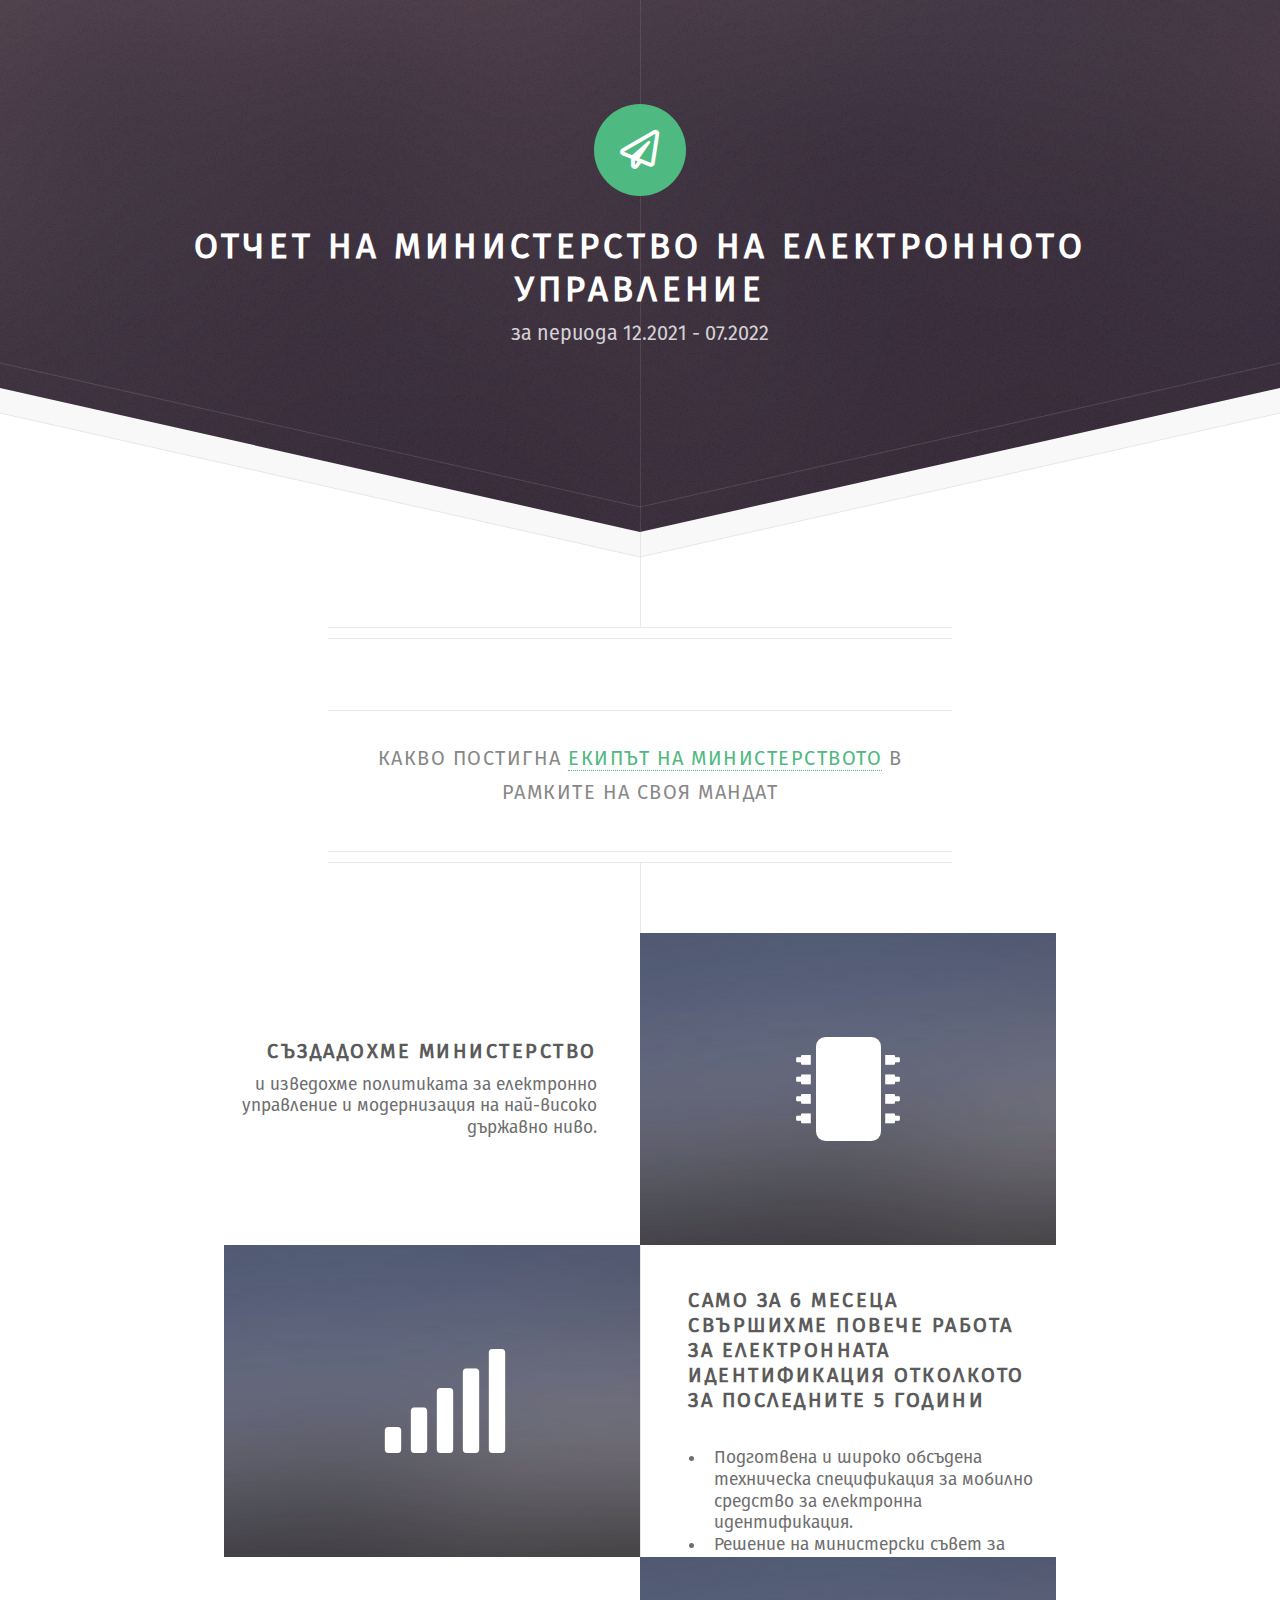
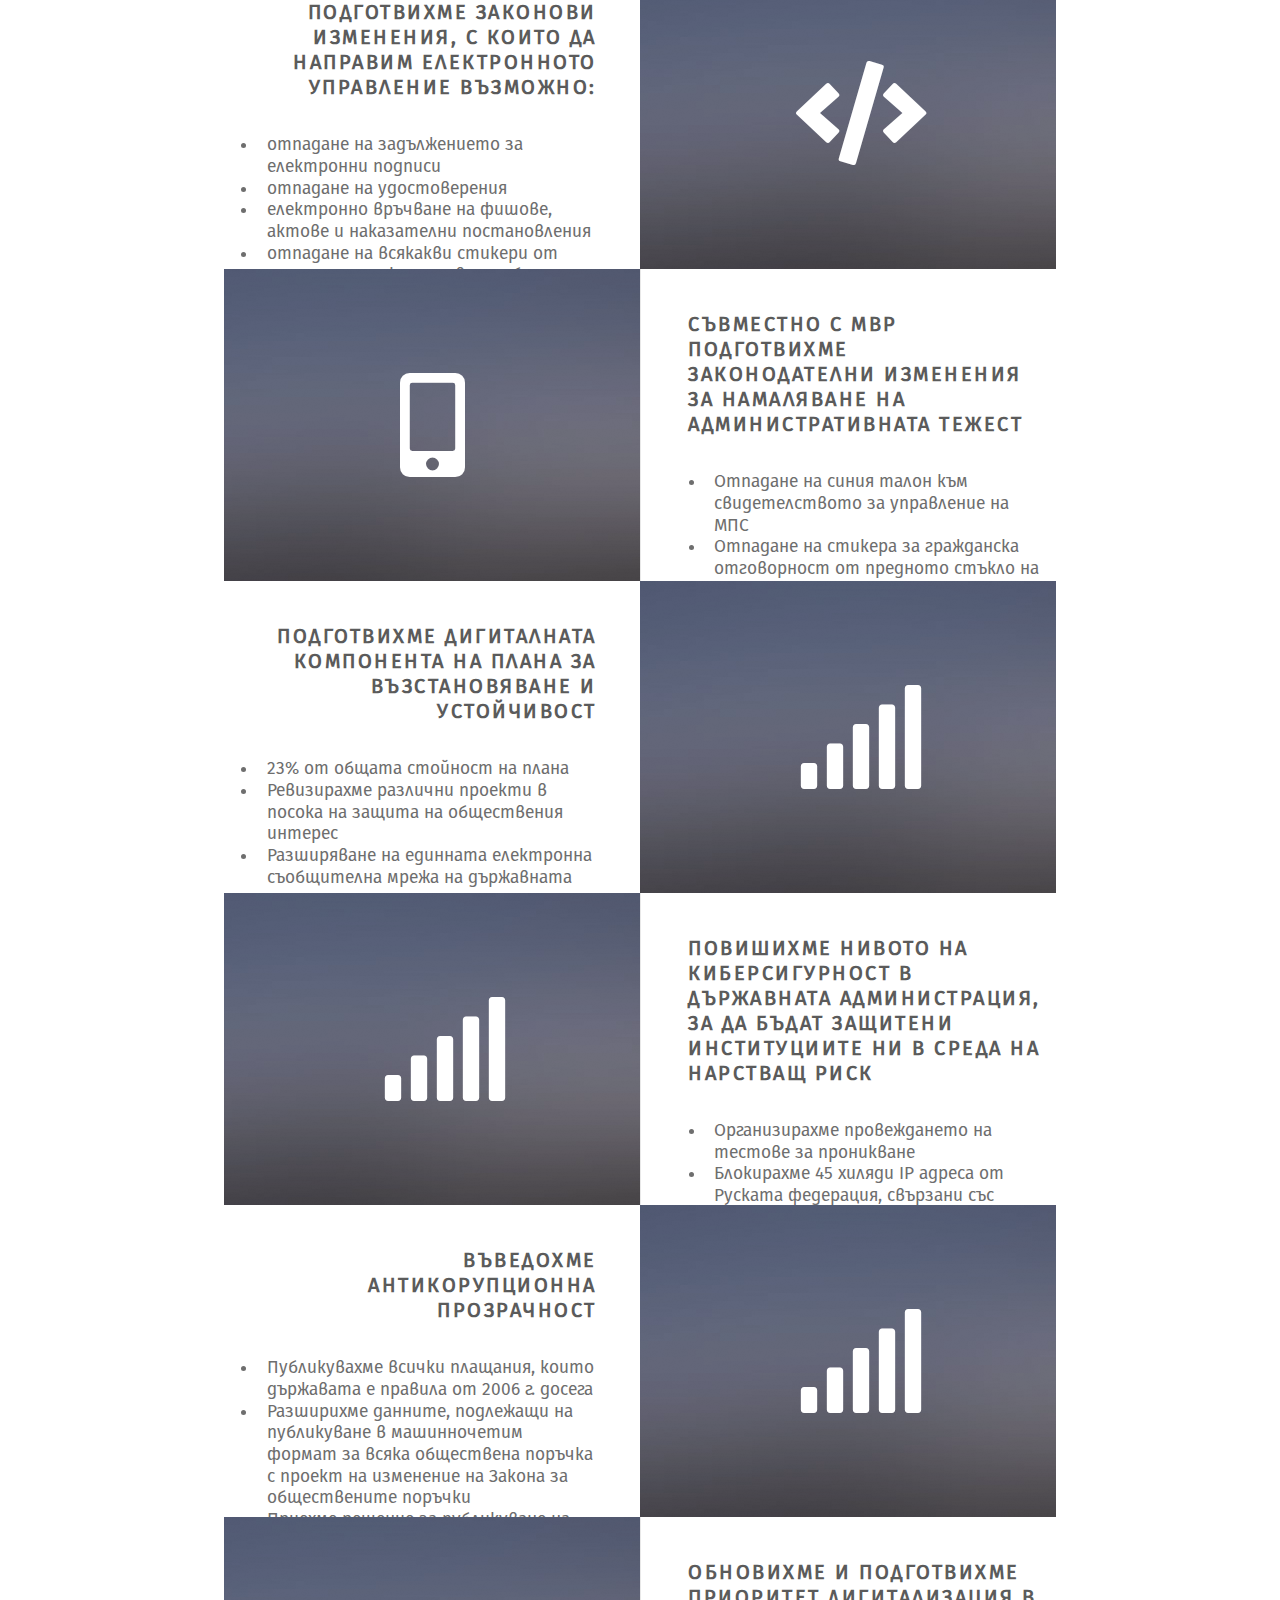
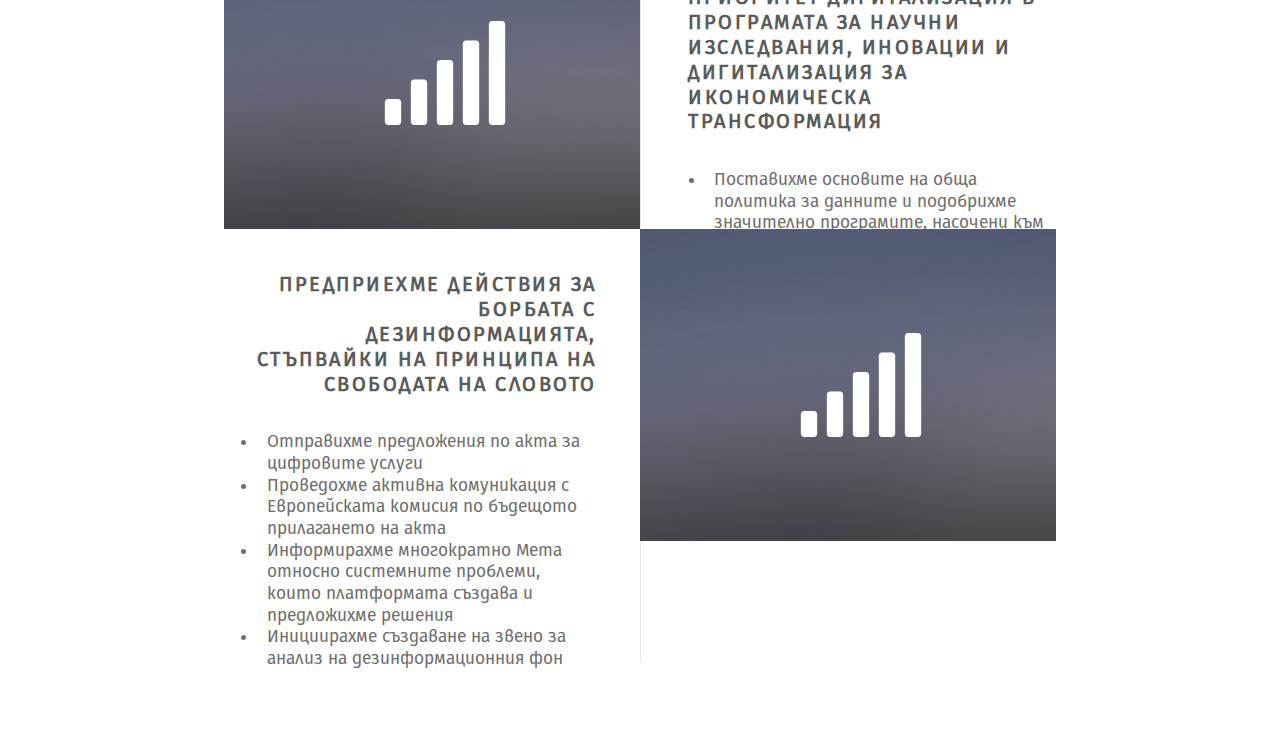
==== v3/index.html @ ffcb5e97 "More" ====
<!DOCTYPE HTML>
<!--
	Template by HTML5 UP
	html5up.net | @ajlkn
	Free for personal and commercial use under the CCA 3.0 license (html5up.net/license)
-->
<html>
	<head>
		<title>Отчет на Министерство на електронното управление</title>
		<meta charset="utf-8" />
		<meta name="viewport" content="width=device-width, initial-scale=1, user-scalable=no" />
		<link rel="stylesheet" href="assets/css/main.css" />
	</head>
	<body class="is-preload">

		<!-- Header -->
			<div id="header">
				<span class="logo icon fa-paper-plane"></span>
				<h1>Отчет на Министерство на електронното управление</h1>
				<p>за периода 12.2021 - 07.2022</p>
			</div>

		<!-- Main -->
			<div id="main">

				<header class="major container medium">
					<p>Какво постигна <a href="https://egov.government.bg/wps/portal/ministry-meu/ministry/political-cabinet">екипът на министерството</a> в рамките на своя мандат</p>
				</header>

				<div class="box alt container">
					<section class="feature right">
	<a href="#" class="image icon solid fa-microchip"><img src="images/pic01.jpg" alt="" /></a>
	<div class="content">
	  <h3>Създадохме министерство</h3>
		<p>и изведохме политиката за електронно управление и модернизация на най-високо държавно ниво.</p>
	</div>
</section>

<section class="feature left">
	<a href="#" class="image icon solid fa-signal"><img src="images/pic01.jpg" alt="" /></a>
	<div class="content">
	  <h3>Само за 6 месеца свършихме повече работа за електронната идентификация отколкото за последните 5 години</h3>
		<p>
          <ul class="default">
            <li>Подготвена и широко обсъдена техническа спецификация за мобилно средство за електронна идентификация.</li>
            <li>Решение на министерски съвет за изграждане на схема за електронна идентификация от МЕУ със срок до края на годината.</li>
            <li>Възлагане и стартиране на работата по изграждане на системата.</li>
          </ul>
        </p>
	</div>
</section>

<section class="feature right">
	<a href="#" class="image icon solid fa-code"><img src="images/pic01.jpg" alt="" /></a>
	<div class="content">
	  <h3>Подготвихме законови изменения, с които да направим електронното управление възможно:</h3>
	  <p>
        <ul class="default">
            <li>отпадане на задължението за електронни подписи</li>
            <li>отпадане на удостоверения</li>
            <li>електронно връчване на фишове, актове и наказателни постановления</li>
            <li>отпадане на всякакви стикери от предното стъкло на автомобила, </li>
            <li>уреждане на възможността за посредници за електронни административни услуги.</li>
            <li>стартиране на на регистрова реформа</li>
            <li>покриване на целите, поставени в ПВУ</li>
        </ul>
      </p>
	</div>
</section>

<section class="feature left">
	<a href="#" class="image icon solid fa-mobile-alt"><img src="images/pic01.jpg" alt="" /></a>
	<div class="content">
	  <h3>Съвместно с МВР подготвихме законодателни изменения за намаляване на административната тежест</h3>
		<p>
            <ul class="default">
                <li>Отпадане на синия талон към свидетелството за управление на МПС</li>
                <li>Отпадане на стикера за гражданска отговорност от предното стъкло на автомобилите</li>
                <li>Възможност за плащане на електронни фишове без те да бъдат връчени физически</li>
                <li>Отпадане на необходимостта от смяна на шофьорска книжка при смяна на адрес</li>
                <li>Отпадане на изискването за попълване на някои данни от заявлението за български лични документи</li>
            </ul>
      </p>
	</div>
</section>

<section class="feature right">
	<a href="#" class="image icon solid fa-signal"><img src="images/pic01.jpg" alt="" /></a>
	<div class="content">
	  <h3>Подготвихме дигиталната компонента на Плана за възстановяване и устойчивост</h3>
		<p>
          <ul class="default">
            <li>23% от общата стойност на плана</li>
            <li>Ревизирахме различни проекти в посока на защита на обществения интерес</li>
            <li>Разширяване на единната електронна съобщителна мрежа на държавната администрация</li>
            <li>Дигитализация на регистри</li>
        </ul>
    </p>
	</div>
</section>

<section class="feature left">
	<a href="#" class="image icon solid fa-signal"><img src="images/pic01.jpg" alt="" /></a>
	<div class="content">
	  <h3>Повишихме нивото на киберсигурност в държавната администрация, за да бъдат защитени институциите ни в среда на нарстващ риск</h3>
		<p>
        <ul class="default">
          <li>Организирахме провеждането на тестове за проникване</li>
          <li>Блокирахме 45 хиляди IP адреса от Руската федерация, свързани със злонамерена активност</li>
          <li>Затворихме редица отворени портове в мрежата на държавната администрация, които създаваха риск от проникване</li>
          <li>Свикахме съвет по киберсигурност, на който приехме план за действие във връзка с усложнената киберобстановка</li>
      </ul>
    </p>
	</div>
</section>

<section class="feature right">
	<a href="#" class="image icon solid fa-signal"><img src="images/pic01.jpg" alt="" /></a>
	<div class="content">
	  <h3>Въведохме антикорупционна прозрачност</h3>
		<p>
        <ul class="default">
            <li>Публикувахме всички плащания, които държавата е правила от 2006 г. досега</li>
            <li>Разширихме данните, подлежащи на публикуване в машинночетим формат за всяка обществена поръчка с проект на изменение на Закона за обществените поръчки</li>
            <li>Приехме решение за публикуване на данни от кадастъра</li>
            <li>Подготвихме и внесохме в Народното събрание изменение на Закона за достъп до обществена информация, с което се повишават възможностите за публикуване на качествени отворени данни, транспонираме европейска директива и разширяваме възможностите за достъп до информация от обществения сектор</li>
        </ul>
    </p>
	</div>
</section>

<section class="feature left">
	<a href="#" class="image icon solid fa-signal"><img src="images/pic01.jpg" alt="" /></a>
	<div class="content">
	  <h3>Обновихме и подготвихме приоритет дигитализация в Програмата за научни изследвания, иновации и дигитализация за икономическа трансформация</h3>
		<p>
          <ul class="default">
            <li>Поставихме основите на обща политика за данните и подобрихме значително програмите, насочени към развитие на възможностите за работа с данни на администрация, наука и бизнес</li>
            <li>Обновихме мерките, свързани с киберсигурност и разширихме обхвата им</li>
            <li>Задълбочихме допирните точки и взаимодействието с другите приоритети в програмата</li>
        </ul>
    </p>
	</div>
</section>

<section class="feature right">
	<a href="#" class="image icon solid fa-signal"><img src="images/pic01.jpg" alt="" /></a>
	<div class="content">
	  <h3>Предприехме действия за борбата с дезинформацията, стъпвайки на принципа на свободата на словото</h3>
		<p>
          <ul class="default">
              <li>Отправихме предложения по акта за цифровите услуги</li>
              <li>Проведохме активна комуникация с Европейската комисия по бъдещото прилагането на акта</li>
              <li>Информирахме многократно Мета относно системните проблеми, които платформата създава и предложихме решения</li>
              <li>Инициирахме създаване на звено за анализ на дезинформационния фон</li>
          </ul>
      </p>
	</div>
</section>
				</div>

				
				<!-- <div class="box container">
					<header>
						<h2>A lot of generic stuff</h2>
					</header>
					<section>
						<header>
							<h3>Paragraph</h3>
							<p>This is the subtitle for this particular heading</p>
						</header>
						<p>Phasellus nisl nisl, varius id <sup>porttitor sed pellentesque</sup> ac orci. Pellentesque
						habitant <strong>strong</strong> tristique <b>bold</b> et netus <i>italic</i> malesuada <em>emphasized</em> ac turpis egestas. Morbi
						leo suscipit ut. Praesent <sub>id turpis vitae</sub> turpis pretium ultricies. Vestibulum sit
						amet risus elit.</p>
					</section>
					<section>
						<header>
							<h3>Blockquote</h3>
						</header>
						<blockquote>Fringilla nisl. Donec accumsan interdum nisi, quis tincidunt felis sagittis eget.
						tempus euismod. Vestibulum ante ipsum primis in faucibus.</blockquote>
					</section>
					<section>
						<header>
							<h3>Divider</h3>
						</header>
						<p>Donec consectetur vestibulum dolor et pulvinar. Etiam vel felis enim, at viverra
						ligula. Ut porttitor sagittis lorem, quis eleifend nisi ornare vel. Praesent nec orci
						facilisis leo magna. Cras sit amet urna eros, id egestas urna. Quisque aliquam
						tempus euismod. Vestibulum ante ipsum primis in faucibus orci luctus et ultrices
						posuere cubilia.</p>
						<hr />
						<p>Donec consectetur vestibulum dolor et pulvinar. Etiam vel felis enim, at viverra
						ligula. Ut porttitor sagittis lorem, quis eleifend nisi ornare vel. Praesent nec orci
						facilisis leo magna. Cras sit amet urna eros, id egestas urna. Quisque aliquam
						tempus euismod. Vestibulum ante ipsum primis in faucibus orci luctus et ultrices
						posuere cubilia.</p>
					</section>
					<section>
						<header>
							<h3>Unordered List</h3>
						</header>
						<ul class="default">
							<li>Donec consectetur vestibulum dolor et pulvinar. Etiam vel felis enim, at viverra ligula. Ut porttitor sagittis lorem, quis eleifend nisi ornare vel.</li>
							<li>Donec consectetur vestibulum dolor et pulvinar. Etiam vel felis enim, at viverra ligula. Ut porttitor sagittis lorem, quis eleifend nisi ornare vel.</li>
							<li>Donec consectetur vestibulum dolor et pulvinar. Etiam vel felis enim, at viverra ligula. Ut porttitor sagittis lorem, quis eleifend nisi ornare vel.</li>
							<li>Donec consectetur vestibulum dolor et pulvinar. Etiam vel felis enim, at viverra ligula. Ut porttitor sagittis lorem, quis eleifend nisi ornare vel.</li>
						</ul>
					</section>
					<section>
						<header>
							<h3>Ordered List</h3>
						</header>
						<ol class="default">
							<li>Donec consectetur vestibulum dolor et pulvinar. Etiam vel felis enim, at viverra ligula. Ut porttitor sagittis lorem, quis eleifend nisi ornare vel.</li>
							<li>Donec consectetur vestibulum dolor et pulvinar. Etiam vel felis enim, at viverra ligula. Ut porttitor sagittis lorem, quis eleifend nisi ornare vel.</li>
							<li>Donec consectetur vestibulum dolor et pulvinar. Etiam vel felis enim, at viverra ligula. Ut porttitor sagittis lorem, quis eleifend nisi ornare vel.</li>
							<li>Donec consectetur vestibulum dolor et pulvinar. Etiam vel felis enim, at viverra ligula. Ut porttitor sagittis lorem, quis eleifend nisi ornare vel.</li>
						</ol>
					</section>
					<section>
						<header>
							<h3>Table</h3>
						</header>
						<div class="table-wrapper">
							<table class="default">
								<thead>
									<tr>
										<th>ID</th>
										<th>Name</th>
										<th>Description</th>
										<th>Price</th>
									</tr>
								</thead>
								<tbody>
									<tr>
										<td>45815</td>
										<td>Something</td>
										<td>Ut porttitor sagittis lorem, quis eleifend nisi ornare vel.</td>
										<td>29.99</td>
									</tr>
									<tr>
										<td>24524</td>
										<td>Nothing</td>
										<td>Ut porttitor sagittis lorem, quis eleifend nisi ornare vel.</td>
										<td>19.99</td>
									</tr>
									<tr>
										<td>45815</td>
										<td>Something</td>
										<td>Ut porttitor sagittis lorem, quis eleifend nisi ornare vel.</td>
										<td>29.99</td>
									</tr>
									<tr>
										<td>24524</td>
										<td>Nothing</td>
										<td>Ut porttitor sagittis lorem, quis eleifend nisi ornare vel.</td>
										<td>19.99</td>
									</tr>
								</tbody>
								<tfoot>
									<tr>
										<td colspan="3"></td>
										<td>100.00</td>
									</tr>
								</tfoot>
							</table>
						</div>
					</section>
					<section>
						<header>
							<h3>Form</h3>
						</header>
						<form method="post" action="#">
							<div class="row">
								<div class="col-6 col-12-mobilep">
									<label for="name">Name</label>
									<input class="text" type="text" name="name" id="name" value="" placeholder="John Doe" />
								</div>
								<div class="col-6 col-12-mobilep">
									<label for="email">Email</label>
									<input class="text" type="text" name="email" id="email" value="" placeholder="johndoe@domain.tld" />
								</div>
								<div class="col-12">
									<label for="subject">Subject</label>
									<input class="text" type="text" name="subject" id="subject" value="" placeholder="Enter your subject" />
								</div>
								<div class="col-12">
									<label for="subject">Message</label>
									<textarea name="message" id="message" placeholder="Enter your message" rows="6"></textarea>
								</div>
								<div class="col-12">
									<ul class="actions special">
										<li><input type="submit" value="Send" /></li>
										<li><input type="reset" value="Reset" class="alt" /></li>
									</ul>
								</div>
							</div>
						</form>
					</section>
				</div> -->
				

				<!-- <footer class="major container medium">
					<h3>Get shady with science</h3>
					<p>Vitae natoque dictum etiam semper magnis enim feugiat amet curabitur tempor orci penatibus. Tellus erat mauris ipsum fermentum etiam vivamus.</p>
					<ul class="actions special">
						<li><a href="#" class="button">Join our crew</a></li>
					</ul>
				</footer> -->

			</div>

		<!-- Footer -->
			<!-- <div id="footer">
				<div class="container medium">

					<header class="major last">
						<h2>Questions or comments?</h2>
					</header>

					<p>Vitae natoque dictum etiam semper magnis enim feugiat amet curabitur tempor
					orci penatibus. Tellus erat mauris ipsum fermentum etiam vivamus.</p>

					<form method="post" action="#">
						<div class="row">
							<div class="col-6 col-12-mobilep">
								<input type="text" name="name" placeholder="Name" />
							</div>
							<div class="col-6 col-12-mobilep">
								<input type="email" name="email" placeholder="Email" />
							</div>
							<div class="col-12">
								<textarea name="message" placeholder="Message" rows="6"></textarea>
							</div>
							<div class="col-12">
								<ul class="actions special">
									<li><input type="submit" value="Send Message" /></li>
								</ul>
							</div>
						</div>
					</form>

					<ul class="icons">
						<li><a href="#" class="icon brands fa-twitter"><span class="label">Twitter</span></a></li>
						<li><a href="#" class="icon brands fa-facebook-f"><span class="label">Facebook</span></a></li>
						<li><a href="#" class="icon brands fa-instagram"><span class="label">Instagram</span></a></li>
						<li><a href="#" class="icon brands fa-github"><span class="label">Github</span></a></li>
						<li><a href="#" class="icon brands fa-dribbble"><span class="label">Dribbble</span></a></li>
					</ul>

					<ul class="copyright">
						<li>&copy; Untitled. All rights reserved.</li><li>Design: <a href="http://html5up.net">HTML5 UP</a></li>
					</ul>

				</div>
			</div> -->

		<!-- Scripts -->
			<script src="assets/js/jquery.min.js"></script>
			<script src="assets/js/browser.min.js"></script>
			<script src="assets/js/breakpoints.min.js"></script>
			<script src="assets/js/util.js"></script>
			<script src="assets/js/main.js"></script>

	</body>
</html>
---- v3/assets/css/main.css ----
@import url("fontawesome-all.min.css");
@import url("https://fonts.googleapis.com/css?family=Source+Sans+Pro:300,300italic,400,400italic,600,600italic,700,700italic");

@font-face {
  font-family: "Fira Sans";
  src: url("../webfonts/FiraSansBGR-Regular.otf") format("opentype");
}

/*
	Directive by HTML5 UP
	html5up.net | @ajlkn
	Free for personal and commercial use under the CCA 3.0 license (html5up.net/license)
*/

html, body, div, span, applet, object,
iframe, h1, h2, h3, h4, h5, h6, p, blockquote,
pre, a, abbr, acronym, address, big, cite,
code, del, dfn, em, img, ins, kbd, q, s, samp,
small, strike, strong, sub, sup, tt, var, b,
u, i, center, dl, dt, dd, ol, ul, li, fieldset,
form, label, legend, table, caption, tbody,
tfoot, thead, tr, th, td, article, aside,
canvas, details, embed, figure, figcaption,
footer, header, hgroup, menu, nav, output, ruby,
section, summary, time, mark, audio, video {
	margin: 0;
	padding: 0;
	border: 0;
	font-size: 100%;
	font: inherit;
	vertical-align: baseline;}

article, aside, details, figcaption, figure,
footer, header, hgroup, menu, nav, section {
	display: block;}

body {
	line-height: 1;
}

ol, ul {
	list-style: none;
}

blockquote, q {
	quotes: none;
}

	blockquote:before, blockquote:after, q:before, q:after {
		content: '';
		content: none;
	}

table {
	border-collapse: collapse;
	border-spacing: 0;
}

body {
	-webkit-text-size-adjust: none;
}

mark {
	background-color: transparent;
	color: inherit;
}

input::-moz-focus-inner {
	border: 0;
	padding: 0;
}

input, select, textarea {
	-moz-appearance: none;
	-webkit-appearance: none;
	-ms-appearance: none;
	appearance: none;
}

/* Basic */

	html {
		box-sizing: border-box;
	}

	*, *:before, *:after {
		box-sizing: inherit;
	}

	html, body {
		height: 100%;
	}

	body {
		background: #ffffff;
	}

		body.is-preload *, body.is-preload *:before, body.is-preload *:after {
			-moz-animation: none !important;
			-webkit-animation: none !important;
			-ms-animation: none !important;
			animation: none !important;
			-moz-transition: none !important;
			-webkit-transition: none !important;
			-ms-transition: none !important;
			transition: none !important;
		}

	body, input, select, textarea {
		color: #6e6e6e;
		font-family: 'Fira Sans', sans-serif;
		font-size: 14pt;
		font-weight: 400;
		line-height: 1.25em;
	}

	a {
		-moz-transition: color 0.2s ease-in-out, border-bottom-color 0.2s ease-in-out;
		-webkit-transition: color 0.2s ease-in-out, border-bottom-color 0.2s ease-in-out;
		-ms-transition: color 0.2s ease-in-out, border-bottom-color 0.2s ease-in-out;
		transition: color 0.2s ease-in-out, border-bottom-color 0.2s ease-in-out;
		border-bottom: dotted 1px;
		color: #4eb980;
		text-decoration: none;
	}

		a:hover {
			border-bottom-color: transparent;
		}

	strong, b {
		font-weight: 600;
		color: #5b5b5b;
	}

	em, i {
		font-style: italic;
	}

	p, ul, ol, dl, table, blockquote, form {
		margin: 0 0 2em 0;
	}

	h1, h2, h3, h4, h5, h6 {
		color: #5b5b5b;
		font-weight: 700;
		letter-spacing: 0.125em;
		line-height: 1.25em;
		margin-bottom: 1em;
		text-transform: uppercase;
		text-align: center;
	}

		h1 a, h2 a, h3 a, h4 a, h5 a, h6 a {
			color: inherit;
			text-decoration: none;
		}

	h2 {
		font-size: 1em;
	}

	h3 {
		font-size: 1em;
	}

	sub {
		font-size: 0.8em;
		position: relative;
		top: 0.5em;
	}

	sup {
		font-size: 0.8em;
		position: relative;
		top: -0.5em;
	}

	hr {
		border: 0;
		border-top: solid 1px rgba(224, 224, 224, 0.75);
		margin-bottom: 1.5em;
	}

	blockquote {
		border-left: solid 0.5em rgba(224, 224, 224, 0.75);
		font-style: italic;
		padding: 1em 0 1em 2em;
	}

/* Container */

	.container {
		margin: 0 auto;
		max-width: 100%;
		width: 51em;
	}

		.container.medium {
			width: 38.25em;
		}

		@media screen and (max-width: 1280px) {

			.container {
				width: 48em;
			}

				.container.medium {
					width: 36em;
				}

		}

		@media screen and (max-width: 980px) {

			.container {
				width: 95%;
			}

				.container.medium {
					width: 71.25%;
				}

		}

		@media screen and (max-width: 840px) {

			.container {
				width: 95% !important;
			}

		}

		@media screen and (max-width: 736px) {

			.container {
				width: 90% !important;
			}

		}

		@media screen and (max-width: 480px) {

			.container {
				width: 100% !important;
			}

		}

/* Row */

	.row {
		display: flex;
		flex-wrap: wrap;
		box-sizing: border-box;
		align-items: stretch;
	}

		.row > * {
			box-sizing: border-box;
		}

		.row.gtr-uniform > * > :last-child {
			margin-bottom: 0;
		}

		.row.aln-left {
			justify-content: flex-start;
		}

		.row.aln-center {
			justify-content: center;
		}

		.row.aln-right {
			justify-content: flex-end;
		}

		.row.aln-top {
			align-items: flex-start;
		}

		.row.aln-middle {
			align-items: center;
		}

		.row.aln-bottom {
			align-items: flex-end;
		}

		.row > .imp {
			order: -1;
		}

		.row > .col-1 {
			width: 8.33333%;
		}

		.row > .off-1 {
			margin-left: 8.33333%;
		}

		.row > .col-2 {
			width: 16.66667%;
		}

		.row > .off-2 {
			margin-left: 16.66667%;
		}

		.row > .col-3 {
			width: 25%;
		}

		.row > .off-3 {
			margin-left: 25%;
		}

		.row > .col-4 {
			width: 33.33333%;
		}

		.row > .off-4 {
			margin-left: 33.33333%;
		}

		.row > .col-5 {
			width: 41.66667%;
		}

		.row > .off-5 {
			margin-left: 41.66667%;
		}

		.row > .col-6 {
			width: 50%;
		}

		.row > .off-6 {
			margin-left: 50%;
		}

		.row > .col-7 {
			width: 58.33333%;
		}

		.row > .off-7 {
			margin-left: 58.33333%;
		}

		.row > .col-8 {
			width: 66.66667%;
		}

		.row > .off-8 {
			margin-left: 66.66667%;
		}

		.row > .col-9 {
			width: 75%;
		}

		.row > .off-9 {
			margin-left: 75%;
		}

		.row > .col-10 {
			width: 83.33333%;
		}

		.row > .off-10 {
			margin-left: 83.33333%;
		}

		.row > .col-11 {
			width: 91.66667%;
		}

		.row > .off-11 {
			margin-left: 91.66667%;
		}

		.row > .col-12 {
			width: 100%;
		}

		.row > .off-12 {
			margin-left: 100%;
		}

		.row.gtr-0 {
			margin-top: 0px;
			margin-left: 0px;
		}

			.row.gtr-0 > * {
				padding: 0px 0 0 0px;
			}

			.row.gtr-0.gtr-uniform {
				margin-top: 0px;
			}

				.row.gtr-0.gtr-uniform > * {
					padding-top: 0px;
				}

		.row.gtr-25 {
			margin-top: -7.5px;
			margin-left: -7.5px;
		}

			.row.gtr-25 > * {
				padding: 7.5px 0 0 7.5px;
			}

			.row.gtr-25.gtr-uniform {
				margin-top: -7.5px;
			}

				.row.gtr-25.gtr-uniform > * {
					padding-top: 7.5px;
				}

		.row.gtr-50 {
			margin-top: -15px;
			margin-left: -15px;
		}

			.row.gtr-50 > * {
				padding: 15px 0 0 15px;
			}

			.row.gtr-50.gtr-uniform {
				margin-top: -15px;
			}

				.row.gtr-50.gtr-uniform > * {
					padding-top: 15px;
				}

		.row {
			margin-top: -30px;
			margin-left: -30px;
		}

			.row > * {
				padding: 30px 0 0 30px;
			}

			.row.gtr-uniform {
				margin-top: -30px;
			}

				.row.gtr-uniform > * {
					padding-top: 30px;
				}

		.row.gtr-150 {
			margin-top: -45px;
			margin-left: -45px;
		}

			.row.gtr-150 > * {
				padding: 45px 0 0 45px;
			}

			.row.gtr-150.gtr-uniform {
				margin-top: -45px;
			}

				.row.gtr-150.gtr-uniform > * {
					padding-top: 45px;
				}

		.row.gtr-200 {
			margin-top: -60px;
			margin-left: -60px;
		}

			.row.gtr-200 > * {
				padding: 60px 0 0 60px;
			}

			.row.gtr-200.gtr-uniform {
				margin-top: -60px;
			}

				.row.gtr-200.gtr-uniform > * {
					padding-top: 60px;
				}

		@media screen and (max-width: 1680px) {

			.row {
				display: flex;
				flex-wrap: wrap;
				box-sizing: border-box;
				align-items: stretch;
			}

				.row > * {
					box-sizing: border-box;
				}

				.row.gtr-uniform > * > :last-child {
					margin-bottom: 0;
				}

				.row.aln-left {
					justify-content: flex-start;
				}

				.row.aln-center {
					justify-content: center;
				}

				.row.aln-right {
					justify-content: flex-end;
				}

				.row.aln-top {
					align-items: flex-start;
				}

				.row.aln-middle {
					align-items: center;
				}

				.row.aln-bottom {
					align-items: flex-end;
				}

				.row > .imp-wide {
					order: -1;
				}

				.row > .col-1-wide {
					width: 8.33333%;
				}

				.row > .off-1-wide {
					margin-left: 8.33333%;
				}

				.row > .col-2-wide {
					width: 16.66667%;
				}

				.row > .off-2-wide {
					margin-left: 16.66667%;
				}

				.row > .col-3-wide {
					width: 25%;
				}

				.row > .off-3-wide {
					margin-left: 25%;
				}

				.row > .col-4-wide {
					width: 33.33333%;
				}

				.row > .off-4-wide {
					margin-left: 33.33333%;
				}

				.row > .col-5-wide {
					width: 41.66667%;
				}

				.row > .off-5-wide {
					margin-left: 41.66667%;
				}

				.row > .col-6-wide {
					width: 50%;
				}

				.row > .off-6-wide {
					margin-left: 50%;
				}

				.row > .col-7-wide {
					width: 58.33333%;
				}

				.row > .off-7-wide {
					margin-left: 58.33333%;
				}

				.row > .col-8-wide {
					width: 66.66667%;
				}

				.row > .off-8-wide {
					margin-left: 66.66667%;
				}

				.row > .col-9-wide {
					width: 75%;
				}

				.row > .off-9-wide {
					margin-left: 75%;
				}

				.row > .col-10-wide {
					width: 83.33333%;
				}

				.row > .off-10-wide {
					margin-left: 83.33333%;
				}

				.row > .col-11-wide {
					width: 91.66667%;
				}

				.row > .off-11-wide {
					margin-left: 91.66667%;
				}

				.row > .col-12-wide {
					width: 100%;
				}

				.row > .off-12-wide {
					margin-left: 100%;
				}

				.row.gtr-0 {
					margin-top: 0px;
					margin-left: 0px;
				}

					.row.gtr-0 > * {
						padding: 0px 0 0 0px;
					}

					.row.gtr-0.gtr-uniform {
						margin-top: 0px;
					}

						.row.gtr-0.gtr-uniform > * {
							padding-top: 0px;
						}

				.row.gtr-25 {
					margin-top: -7.5px;
					margin-left: -7.5px;
				}

					.row.gtr-25 > * {
						padding: 7.5px 0 0 7.5px;
					}

					.row.gtr-25.gtr-uniform {
						margin-top: -7.5px;
					}

						.row.gtr-25.gtr-uniform > * {
							padding-top: 7.5px;
						}

				.row.gtr-50 {
					margin-top: -15px;
					margin-left: -15px;
				}

					.row.gtr-50 > * {
						padding: 15px 0 0 15px;
					}

					.row.gtr-50.gtr-uniform {
						margin-top: -15px;
					}

						.row.gtr-50.gtr-uniform > * {
							padding-top: 15px;
						}

				.row {
					margin-top: -30px;
					margin-left: -30px;
				}

					.row > * {
						padding: 30px 0 0 30px;
					}

					.row.gtr-uniform {
						margin-top: -30px;
					}

						.row.gtr-uniform > * {
							padding-top: 30px;
						}

				.row.gtr-150 {
					margin-top: -45px;
					margin-left: -45px;
				}

					.row.gtr-150 > * {
						padding: 45px 0 0 45px;
					}

					.row.gtr-150.gtr-uniform {
						margin-top: -45px;
					}

						.row.gtr-150.gtr-uniform > * {
							padding-top: 45px;
						}

				.row.gtr-200 {
					margin-top: -60px;
					margin-left: -60px;
				}

					.row.gtr-200 > * {
						padding: 60px 0 0 60px;
					}

					.row.gtr-200.gtr-uniform {
						margin-top: -60px;
					}

						.row.gtr-200.gtr-uniform > * {
							padding-top: 60px;
						}

		}

		@media screen and (max-width: 1280px) {

			.row {
				display: flex;
				flex-wrap: wrap;
				box-sizing: border-box;
				align-items: stretch;
			}

				.row > * {
					box-sizing: border-box;
				}

				.row.gtr-uniform > * > :last-child {
					margin-bottom: 0;
				}

				.row.aln-left {
					justify-content: flex-start;
				}

				.row.aln-center {
					justify-content: center;
				}

				.row.aln-right {
					justify-content: flex-end;
				}

				.row.aln-top {
					align-items: flex-start;
				}

				.row.aln-middle {
					align-items: center;
				}

				.row.aln-bottom {
					align-items: flex-end;
				}

				.row > .imp-normal {
					order: -1;
				}

				.row > .col-1-normal {
					width: 8.33333%;
				}

				.row > .off-1-normal {
					margin-left: 8.33333%;
				}

				.row > .col-2-normal {
					width: 16.66667%;
				}

				.row > .off-2-normal {
					margin-left: 16.66667%;
				}

				.row > .col-3-normal {
					width: 25%;
				}

				.row > .off-3-normal {
					margin-left: 25%;
				}

				.row > .col-4-normal {
					width: 33.33333%;
				}

				.row > .off-4-normal {
					margin-left: 33.33333%;
				}

				.row > .col-5-normal {
					width: 41.66667%;
				}

				.row > .off-5-normal {
					margin-left: 41.66667%;
				}

				.row > .col-6-normal {
					width: 50%;
				}

				.row > .off-6-normal {
					margin-left: 50%;
				}

				.row > .col-7-normal {
					width: 58.33333%;
				}

				.row > .off-7-normal {
					margin-left: 58.33333%;
				}

				.row > .col-8-normal {
					width: 66.66667%;
				}

				.row > .off-8-normal {
					margin-left: 66.66667%;
				}

				.row > .col-9-normal {
					width: 75%;
				}

				.row > .off-9-normal {
					margin-left: 75%;
				}

				.row > .col-10-normal {
					width: 83.33333%;
				}

				.row > .off-10-normal {
					margin-left: 83.33333%;
				}

				.row > .col-11-normal {
					width: 91.66667%;
				}

				.row > .off-11-normal {
					margin-left: 91.66667%;
				}

				.row > .col-12-normal {
					width: 100%;
				}

				.row > .off-12-normal {
					margin-left: 100%;
				}

				.row.gtr-0 {
					margin-top: 0px;
					margin-left: 0px;
				}

					.row.gtr-0 > * {
						padding: 0px 0 0 0px;
					}

					.row.gtr-0.gtr-uniform {
						margin-top: 0px;
					}

						.row.gtr-0.gtr-uniform > * {
							padding-top: 0px;
						}

				.row.gtr-25 {
					margin-top: -7.5px;
					margin-left: -7.5px;
				}

					.row.gtr-25 > * {
						padding: 7.5px 0 0 7.5px;
					}

					.row.gtr-25.gtr-uniform {
						margin-top: -7.5px;
					}

						.row.gtr-25.gtr-uniform > * {
							padding-top: 7.5px;
						}

				.row.gtr-50 {
					margin-top: -15px;
					margin-left: -15px;
				}

					.row.gtr-50 > * {
						padding: 15px 0 0 15px;
					}

					.row.gtr-50.gtr-uniform {
						margin-top: -15px;
					}

						.row.gtr-50.gtr-uniform > * {
							padding-top: 15px;
						}

				.row {
					margin-top: -30px;
					margin-left: -30px;
				}

					.row > * {
						padding: 30px 0 0 30px;
					}

					.row.gtr-uniform {
						margin-top: -30px;
					}

						.row.gtr-uniform > * {
							padding-top: 30px;
						}

				.row.gtr-150 {
					margin-top: -45px;
					margin-left: -45px;
				}

					.row.gtr-150 > * {
						padding: 45px 0 0 45px;
					}

					.row.gtr-150.gtr-uniform {
						margin-top: -45px;
					}

						.row.gtr-150.gtr-uniform > * {
							padding-top: 45px;
						}

				.row.gtr-200 {
					margin-top: -60px;
					margin-left: -60px;
				}

					.row.gtr-200 > * {
						padding: 60px 0 0 60px;
					}

					.row.gtr-200.gtr-uniform {
						margin-top: -60px;
					}

						.row.gtr-200.gtr-uniform > * {
							padding-top: 60px;
						}

		}

		@media screen and (max-width: 980px) {

			.row {
				display: flex;
				flex-wrap: wrap;
				box-sizing: border-box;
				align-items: stretch;
			}

				.row > * {
					box-sizing: border-box;
				}

				.row.gtr-uniform > * > :last-child {
					margin-bottom: 0;
				}

				.row.aln-left {
					justify-content: flex-start;
				}

				.row.aln-center {
					justify-content: center;
				}

				.row.aln-right {
					justify-content: flex-end;
				}

				.row.aln-top {
					align-items: flex-start;
				}

				.row.aln-middle {
					align-items: center;
				}

				.row.aln-bottom {
					align-items: flex-end;
				}

				.row > .imp-narrow {
					order: -1;
				}

				.row > .col-1-narrow {
					width: 8.33333%;
				}

				.row > .off-1-narrow {
					margin-left: 8.33333%;
				}

				.row > .col-2-narrow {
					width: 16.66667%;
				}

				.row > .off-2-narrow {
					margin-left: 16.66667%;
				}

				.row > .col-3-narrow {
					width: 25%;
				}

				.row > .off-3-narrow {
					margin-left: 25%;
				}

				.row > .col-4-narrow {
					width: 33.33333%;
				}

				.row > .off-4-narrow {
					margin-left: 33.33333%;
				}

				.row > .col-5-narrow {
					width: 41.66667%;
				}

				.row > .off-5-narrow {
					margin-left: 41.66667%;
				}

				.row > .col-6-narrow {
					width: 50%;
				}

				.row > .off-6-narrow {
					margin-left: 50%;
				}

				.row > .col-7-narrow {
					width: 58.33333%;
				}

				.row > .off-7-narrow {
					margin-left: 58.33333%;
				}

				.row > .col-8-narrow {
					width: 66.66667%;
				}

				.row > .off-8-narrow {
					margin-left: 66.66667%;
				}

				.row > .col-9-narrow {
					width: 75%;
				}

				.row > .off-9-narrow {
					margin-left: 75%;
				}

				.row > .col-10-narrow {
					width: 83.33333%;
				}

				.row > .off-10-narrow {
					margin-left: 83.33333%;
				}

				.row > .col-11-narrow {
					width: 91.66667%;
				}

				.row > .off-11-narrow {
					margin-left: 91.66667%;
				}

				.row > .col-12-narrow {
					width: 100%;
				}

				.row > .off-12-narrow {
					margin-left: 100%;
				}

				.row.gtr-0 {
					margin-top: 0px;
					margin-left: 0px;
				}

					.row.gtr-0 > * {
						padding: 0px 0 0 0px;
					}

					.row.gtr-0.gtr-uniform {
						margin-top: 0px;
					}

						.row.gtr-0.gtr-uniform > * {
							padding-top: 0px;
						}

				.row.gtr-25 {
					margin-top: -7.5px;
					margin-left: -7.5px;
				}

					.row.gtr-25 > * {
						padding: 7.5px 0 0 7.5px;
					}

					.row.gtr-25.gtr-uniform {
						margin-top: -7.5px;
					}

						.row.gtr-25.gtr-uniform > * {
							padding-top: 7.5px;
						}

				.row.gtr-50 {
					margin-top: -15px;
					margin-left: -15px;
				}

					.row.gtr-50 > * {
						padding: 15px 0 0 15px;
					}

					.row.gtr-50.gtr-uniform {
						margin-top: -15px;
					}

						.row.gtr-50.gtr-uniform > * {
							padding-top: 15px;
						}

				.row {
					margin-top: -30px;
					margin-left: -30px;
				}

					.row > * {
						padding: 30px 0 0 30px;
					}

					.row.gtr-uniform {
						margin-top: -30px;
					}

						.row.gtr-uniform > * {
							padding-top: 30px;
						}

				.row.gtr-150 {
					margin-top: -45px;
					margin-left: -45px;
				}

					.row.gtr-150 > * {
						padding: 45px 0 0 45px;
					}

					.row.gtr-150.gtr-uniform {
						margin-top: -45px;
					}

						.row.gtr-150.gtr-uniform > * {
							padding-top: 45px;
						}

				.row.gtr-200 {
					margin-top: -60px;
					margin-left: -60px;
				}

					.row.gtr-200 > * {
						padding: 60px 0 0 60px;
					}

					.row.gtr-200.gtr-uniform {
						margin-top: -60px;
					}

						.row.gtr-200.gtr-uniform > * {
							padding-top: 60px;
						}

		}

		@media screen and (max-width: 840px) {

			.row {
				display: flex;
				flex-wrap: wrap;
				box-sizing: border-box;
				align-items: stretch;
			}

				.row > * {
					box-sizing: border-box;
				}

				.row.gtr-uniform > * > :last-child {
					margin-bottom: 0;
				}

				.row.aln-left {
					justify-content: flex-start;
				}

				.row.aln-center {
					justify-content: center;
				}

				.row.aln-right {
					justify-content: flex-end;
				}

				.row.aln-top {
					align-items: flex-start;
				}

				.row.aln-middle {
					align-items: center;
				}

				.row.aln-bottom {
					align-items: flex-end;
				}

				.row > .imp-narrower {
					order: -1;
				}

				.row > .col-1-narrower {
					width: 8.33333%;
				}

				.row > .off-1-narrower {
					margin-left: 8.33333%;
				}

				.row > .col-2-narrower {
					width: 16.66667%;
				}

				.row > .off-2-narrower {
					margin-left: 16.66667%;
				}

				.row > .col-3-narrower {
					width: 25%;
				}

				.row > .off-3-narrower {
					margin-left: 25%;
				}

				.row > .col-4-narrower {
					width: 33.33333%;
				}

				.row > .off-4-narrower {
					margin-left: 33.33333%;
				}

				.row > .col-5-narrower {
					width: 41.66667%;
				}

				.row > .off-5-narrower {
					margin-left: 41.66667%;
				}

				.row > .col-6-narrower {
					width: 50%;
				}

				.row > .off-6-narrower {
					margin-left: 50%;
				}

				.row > .col-7-narrower {
					width: 58.33333%;
				}

				.row > .off-7-narrower {
					margin-left: 58.33333%;
				}

				.row > .col-8-narrower {
					width: 66.66667%;
				}

				.row > .off-8-narrower {
					margin-left: 66.66667%;
				}

				.row > .col-9-narrower {
					width: 75%;
				}

				.row > .off-9-narrower {
					margin-left: 75%;
				}

				.row > .col-10-narrower {
					width: 83.33333%;
				}

				.row > .off-10-narrower {
					margin-left: 83.33333%;
				}

				.row > .col-11-narrower {
					width: 91.66667%;
				}

				.row > .off-11-narrower {
					margin-left: 91.66667%;
				}

				.row > .col-12-narrower {
					width: 100%;
				}

				.row > .off-12-narrower {
					margin-left: 100%;
				}

				.row.gtr-0 {
					margin-top: 0px;
					margin-left: 0px;
				}

					.row.gtr-0 > * {
						padding: 0px 0 0 0px;
					}

					.row.gtr-0.gtr-uniform {
						margin-top: 0px;
					}

						.row.gtr-0.gtr-uniform > * {
							padding-top: 0px;
						}

				.row.gtr-25 {
					margin-top: -5px;
					margin-left: -5px;
				}

					.row.gtr-25 > * {
						padding: 5px 0 0 5px;
					}

					.row.gtr-25.gtr-uniform {
						margin-top: -5px;
					}

						.row.gtr-25.gtr-uniform > * {
							padding-top: 5px;
						}

				.row.gtr-50 {
					margin-top: -10px;
					margin-left: -10px;
				}

					.row.gtr-50 > * {
						padding: 10px 0 0 10px;
					}

					.row.gtr-50.gtr-uniform {
						margin-top: -10px;
					}

						.row.gtr-50.gtr-uniform > * {
							padding-top: 10px;
						}

				.row {
					margin-top: -20px;
					margin-left: -20px;
				}

					.row > * {
						padding: 20px 0 0 20px;
					}

					.row.gtr-uniform {
						margin-top: -20px;
					}

						.row.gtr-uniform > * {
							padding-top: 20px;
						}

				.row.gtr-150 {
					margin-top: -30px;
					margin-left: -30px;
				}

					.row.gtr-150 > * {
						padding: 30px 0 0 30px;
					}

					.row.gtr-150.gtr-uniform {
						margin-top: -30px;
					}

						.row.gtr-150.gtr-uniform > * {
							padding-top: 30px;
						}

				.row.gtr-200 {
					margin-top: -40px;
					margin-left: -40px;
				}

					.row.gtr-200 > * {
						padding: 40px 0 0 40px;
					}

					.row.gtr-200.gtr-uniform {
						margin-top: -40px;
					}

						.row.gtr-200.gtr-uniform > * {
							padding-top: 40px;
						}

		}

		@media screen and (max-width: 736px) {

			.row {
				display: flex;
				flex-wrap: wrap;
				box-sizing: border-box;
				align-items: stretch;
			}

				.row > * {
					box-sizing: border-box;
				}

				.row.gtr-uniform > * > :last-child {
					margin-bottom: 0;
				}

				.row.aln-left {
					justify-content: flex-start;
				}

				.row.aln-center {
					justify-content: center;
				}

				.row.aln-right {
					justify-content: flex-end;
				}

				.row.aln-top {
					align-items: flex-start;
				}

				.row.aln-middle {
					align-items: center;
				}

				.row.aln-bottom {
					align-items: flex-end;
				}

				.row > .imp-mobile {
					order: -1;
				}

				.row > .col-1-mobile {
					width: 8.33333%;
				}

				.row > .off-1-mobile {
					margin-left: 8.33333%;
				}

				.row > .col-2-mobile {
					width: 16.66667%;
				}

				.row > .off-2-mobile {
					margin-left: 16.66667%;
				}

				.row > .col-3-mobile {
					width: 25%;
				}

				.row > .off-3-mobile {
					margin-left: 25%;
				}

				.row > .col-4-mobile {
					width: 33.33333%;
				}

				.row > .off-4-mobile {
					margin-left: 33.33333%;
				}

				.row > .col-5-mobile {
					width: 41.66667%;
				}

				.row > .off-5-mobile {
					margin-left: 41.66667%;
				}

				.row > .col-6-mobile {
					width: 50%;
				}

				.row > .off-6-mobile {
					margin-left: 50%;
				}

				.row > .col-7-mobile {
					width: 58.33333%;
				}

				.row > .off-7-mobile {
					margin-left: 58.33333%;
				}

				.row > .col-8-mobile {
					width: 66.66667%;
				}

				.row > .off-8-mobile {
					margin-left: 66.66667%;
				}

				.row > .col-9-mobile {
					width: 75%;
				}

				.row > .off-9-mobile {
					margin-left: 75%;
				}

				.row > .col-10-mobile {
					width: 83.33333%;
				}

				.row > .off-10-mobile {
					margin-left: 83.33333%;
				}

				.row > .col-11-mobile {
					width: 91.66667%;
				}

				.row > .off-11-mobile {
					margin-left: 91.66667%;
				}

				.row > .col-12-mobile {
					width: 100%;
				}

				.row > .off-12-mobile {
					margin-left: 100%;
				}

				.row.gtr-0 {
					margin-top: 0px;
					margin-left: 0px;
				}

					.row.gtr-0 > * {
						padding: 0px 0 0 0px;
					}

					.row.gtr-0.gtr-uniform {
						margin-top: 0px;
					}

						.row.gtr-0.gtr-uniform > * {
							padding-top: 0px;
						}

				.row.gtr-25 {
					margin-top: -57.5px;
					margin-left: -5px;
				}

					.row.gtr-25 > * {
						padding: 57.5px 0 0 5px;
					}

					.row.gtr-25.gtr-uniform {
						margin-top: -5px;
					}

						.row.gtr-25.gtr-uniform > * {
							padding-top: 5px;
						}

				.row.gtr-50 {
					margin-top: -115px;
					margin-left: -10px;
				}

					.row.gtr-50 > * {
						padding: 115px 0 0 10px;
					}

					.row.gtr-50.gtr-uniform {
						margin-top: -10px;
					}

						.row.gtr-50.gtr-uniform > * {
							padding-top: 10px;
						}

				.row {
					margin-top: -230px;
					margin-left: -20px;
				}

					.row > * {
						padding: 230px 0 0 20px;
					}

					.row.gtr-uniform {
						margin-top: -20px;
					}

						.row.gtr-uniform > * {
							padding-top: 20px;
						}

				.row.gtr-150 {
					margin-top: -345px;
					margin-left: -30px;
				}

					.row.gtr-150 > * {
						padding: 345px 0 0 30px;
					}

					.row.gtr-150.gtr-uniform {
						margin-top: -30px;
					}

						.row.gtr-150.gtr-uniform > * {
							padding-top: 30px;
						}

				.row.gtr-200 {
					margin-top: -460px;
					margin-left: -40px;
				}

					.row.gtr-200 > * {
						padding: 460px 0 0 40px;
					}

					.row.gtr-200.gtr-uniform {
						margin-top: -40px;
					}

						.row.gtr-200.gtr-uniform > * {
							padding-top: 40px;
						}

		}

		@media screen and (max-width: 480px) {

			.row {
				display: flex;
				flex-wrap: wrap;
				box-sizing: border-box;
				align-items: stretch;
			}

				.row > * {
					box-sizing: border-box;
				}

				.row.gtr-uniform > * > :last-child {
					margin-bottom: 0;
				}

				.row.aln-left {
					justify-content: flex-start;
				}

				.row.aln-center {
					justify-content: center;
				}

				.row.aln-right {
					justify-content: flex-end;
				}

				.row.aln-top {
					align-items: flex-start;
				}

				.row.aln-middle {
					align-items: center;
				}

				.row.aln-bottom {
					align-items: flex-end;
				}

				.row > .imp-mobilep {
					order: -1;
				}

				.row > .col-1-mobilep {
					width: 8.33333%;
				}

				.row > .off-1-mobilep {
					margin-left: 8.33333%;
				}

				.row > .col-2-mobilep {
					width: 16.66667%;
				}

				.row > .off-2-mobilep {
					margin-left: 16.66667%;
				}

				.row > .col-3-mobilep {
					width: 25%;
				}

				.row > .off-3-mobilep {
					margin-left: 25%;
				}

				.row > .col-4-mobilep {
					width: 33.33333%;
				}

				.row > .off-4-mobilep {
					margin-left: 33.33333%;
				}

				.row > .col-5-mobilep {
					width: 41.66667%;
				}

				.row > .off-5-mobilep {
					margin-left: 41.66667%;
				}

				.row > .col-6-mobilep {
					width: 50%;
				}

				.row > .off-6-mobilep {
					margin-left: 50%;
				}

				.row > .col-7-mobilep {
					width: 58.33333%;
				}

				.row > .off-7-mobilep {
					margin-left: 58.33333%;
				}

				.row > .col-8-mobilep {
					width: 66.66667%;
				}

				.row > .off-8-mobilep {
					margin-left: 66.66667%;
				}

				.row > .col-9-mobilep {
					width: 75%;
				}

				.row > .off-9-mobilep {
					margin-left: 75%;
				}

				.row > .col-10-mobilep {
					width: 83.33333%;
				}

				.row > .off-10-mobilep {
					margin-left: 83.33333%;
				}

				.row > .col-11-mobilep {
					width: 91.66667%;
				}

				.row > .off-11-mobilep {
					margin-left: 91.66667%;
				}

				.row > .col-12-mobilep {
					width: 100%;
				}

				.row > .off-12-mobilep {
					margin-left: 100%;
				}

				.row.gtr-0 {
					margin-top: 0px;
					margin-left: 0px;
				}

					.row.gtr-0 > * {
						padding: 0px 0 0 0px;
					}

					.row.gtr-0.gtr-uniform {
						margin-top: 0px;
					}

						.row.gtr-0.gtr-uniform > * {
							padding-top: 0px;
						}

				.row.gtr-25 {
					margin-top: -5px;
					margin-left: -5px;
				}

					.row.gtr-25 > * {
						padding: 5px 0 0 5px;
					}

					.row.gtr-25.gtr-uniform {
						margin-top: -5px;
					}

						.row.gtr-25.gtr-uniform > * {
							padding-top: 5px;
						}

				.row.gtr-50 {
					margin-top: -10px;
					margin-left: -10px;
				}

					.row.gtr-50 > * {
						padding: 10px 0 0 10px;
					}

					.row.gtr-50.gtr-uniform {
						margin-top: -10px;
					}

						.row.gtr-50.gtr-uniform > * {
							padding-top: 10px;
						}

				.row {
					margin-top: -20px;
					margin-left: -20px;
				}

					.row > * {
						padding: 20px 0 0 20px;
					}

					.row.gtr-uniform {
						margin-top: -20px;
					}

						.row.gtr-uniform > * {
							padding-top: 20px;
						}

				.row.gtr-150 {
					margin-top: -30px;
					margin-left: -30px;
				}

					.row.gtr-150 > * {
						padding: 30px 0 0 30px;
					}

					.row.gtr-150.gtr-uniform {
						margin-top: -30px;
					}

						.row.gtr-150.gtr-uniform > * {
							padding-top: 30px;
						}

				.row.gtr-200 {
					margin-top: -40px;
					margin-left: -40px;
				}

					.row.gtr-200 > * {
						padding: 40px 0 0 40px;
					}

					.row.gtr-200.gtr-uniform {
						margin-top: -40px;
					}

						.row.gtr-200.gtr-uniform > * {
							padding-top: 40px;
						}

		}

/* Section/Article */

	section.special, article.special {
		text-align: center;
	}

	header {
		text-align: center;
	}

		header p {
			position: relative;
			top: -1em;
			color: #888888;
			text-transform: uppercase;
			letter-spacing: 0.075em;
		}

		header.major {
			border-bottom-width: 1px;
			border-color: rgba(224, 224, 224, 0.75);
			border-style: solid;
			border-top-width: 1px;
			margin-bottom: 3em;
			padding: 2em 0;
			position: relative;
		}

			header.major:before, header.major:after {
				background: rgba(224, 224, 224, 0.75);
				content: '';
				display: block;
				height: 1px;
				left: 0;
				position: absolute;
				width: 100%;
			}

			header.major:before {
				top: 10px;
			}

			header.major:after {
				bottom: 10px;
			}

			header.major h2 {
				margin: 0;
			}

			header.major p {
				top: 0;
				margin: 1.5em 0 0 0;
				padding: 1.5em 1.5em 0 1.5em;
				font-size: 1.5em;
				line-height: 1.75em;
				border-top: solid 1px rgba(224, 224, 224, 0.75);
				display: inline-block;
			}

			header.major.last {
				border-bottom: 0;
				margin-bottom: 0;
				padding-bottom: 0;
			}

				header.major.last:after {
					display: none;
				}

				header.major.last h2 {
					margin-bottom: 1em;
				}

	footer {
		text-align: center;
	}

		footer.major {
			border-bottom-width: 1px;
			border-color: rgba(224, 224, 224, 0.75);
			border-style: solid;
			border-top-width: 1px;
			margin-top: 6em;
			padding: 4em 0;
			position: relative;
		}

			footer.major:before, footer.major:after {
				background: rgba(224, 224, 224, 0.75);
				content: '';
				display: block;
				height: 1px;
				left: 0;
				position: absolute;
				width: 100%;
			}

			footer.major:before {
				top: 10px;
			}

			footer.major:after {
				bottom: 10px;
			}

/* Form */

	label {
		display: block;
		color: #5b5b5b;
		font-size: 0.8em;
		font-weight: 700;
		letter-spacing: 0.125em;
		line-height: 1.75em;
		text-transform: uppercase;
		margin: 0 0 0.5em 0;
	}

	input[type="text"],
	input[type="password"],
	input[type="email"],
	select,
	textarea {
		-moz-appearance: none;
		-webkit-appearance: none;
		-ms-appearance: none;
		appearance: none;
		-moz-transition: background-color 0.2s ease-in-out;
		-webkit-transition: background-color 0.2s ease-in-out;
		-ms-transition: background-color 0.2s ease-in-out;
		transition: background-color 0.2s ease-in-out;
		background: none;
		border-radius: 4px;
		border: 0;
		border: solid 1px rgba(224, 224, 224, 0.75);
		color: inherit;
		display: block;
		outline: 0;
		padding: 0.75em;
		text-decoration: none;
		width: 100%;
		opacity: 1;
	}

		input[type="text"]:focus,
		input[type="password"]:focus,
		input[type="email"]:focus,
		select:focus,
		textarea:focus {
			background: rgba(224, 224, 224, 0.15);
			border-color: #4eb980;
		}

	input[type="text"],
	input[type="password"],
	input[type="email"],
	select {
		line-height: 1em;
	}

	select {
		background-image: url("data:image/svg+xml;charset=utf8,%3Csvg xmlns='http://www.w3.org/2000/svg' width='40' height='40' preserveAspectRatio='none' viewBox='0 0 40 40'%3E%3Cpath d='M9.4,12.3l10.4,10.4l10.4-10.4c0.2-0.2,0.5-0.4,0.9-0.4c0.3,0,0.6,0.1,0.9,0.4l3.3,3.3c0.2,0.2,0.4,0.5,0.4,0.9 c0,0.4-0.1,0.6-0.4,0.9L20.7,31.9c-0.2,0.2-0.5,0.4-0.9,0.4c-0.3,0-0.6-0.1-0.9-0.4L4.3,17.3c-0.2-0.2-0.4-0.5-0.4-0.9 c0-0.4,0.1-0.6,0.4-0.9l3.3-3.3c0.2-0.2,0.5-0.4,0.9-0.4S9.1,12.1,9.4,12.3z' fill='rgba(224, 224, 224, 0.75)' /%3E%3C/svg%3E");
		background-size: 1.25em;
		background-repeat: no-repeat;
		background-position: calc(100% - 1em) center;
		padding-right: 1.5em;
		text-overflow: ellipsis;
	}

		select option {
			color: #5b5b5b;
			background: #ffffff;
		}

		select:focus::-ms-value {
			background-color: transparent;
		}

		select::-ms-expand {
			display: none;
		}

	textarea {
		padding: 0.5em 0.75em;
	}

	::-webkit-input-placeholder {
		color: inherit;
		opacity: 0.5;
		position: relative;
		top: 3px;
	}

	:-moz-placeholder {
		color: inherit;
		opacity: 0.5;
	}

	::-moz-placeholder {
		color: inherit;
		opacity: 0.5;
	}

	:-ms-input-placeholder {
		color: inherit;
		opacity: 0.5;
	}

/* Image */

	.image {
		border: 0;
		display: inline-block;
		position: relative;
	}

		.image:after {
			-moz-transition: opacity 0.25s ease-in-out;
			-webkit-transition: opacity 0.25s ease-in-out;
			-ms-transition: opacity 0.25s ease-in-out;
			transition: opacity 0.25s ease-in-out;
			background-image: url("images/overlay.png");
			content: '';
			display: block;
			height: 100%;
			left: 0;
			opacity: 0.2;
			position: absolute;
			top: 0;
			width: 100%;
		}

		.image img {
			display: block;
		}

		.image.fit {
			display: block;
		}

			.image.fit img {
				display: block;
				width: 100%;
			}

		.image.feature {
			display: block;
			margin: 0 0 2em 0;
		}

			.image.feature img {
				display: block;
				width: 100%;
			}

		.image.icon {
			-moz-perspective: 500px;
			-webkit-perspective: 500px;
			-ms-perspective: 500px;
			perspective: 500px;
		}

			.image.icon:before {
				-moz-transition: -moz-transform 0.1s ease-in-out, font-size 0.1s ease-in-out;
				-webkit-transition: -webkit-transform 0.1s ease-in-out, font-size 0.1s ease-in-out;
				-ms-transition: -ms-transform 0.1s ease-in-out, font-size 0.1s ease-in-out;
				transition: transform 0.1s ease-in-out, font-size 0.1s ease-in-out;
				color: #fff;
				font-size: 6em;
				height: 1em;
				left: 50%;
				line-height: 1em;
				margin: -0.5em 0 0 -0.5em;
				position: absolute;
				text-align: center;
				top: 50%;
				width: 1em;
				z-index: 1;
			}

			.image.icon:hover:before {
				-moz-transform: translateZ(1em);
				-webkit-transform: translateZ(1em);
				-ms-transform: translateZ(1em);
				transform: translateZ(1em);
			}

			.image.icon:hover:after {
				opacity: 1;
			}

	span.image.icon {
		cursor: default;
	}

/* Icon */

	.icon {
		text-decoration: none;
		border-bottom: none;
		position: relative;
	}

		.icon:before {
			-moz-osx-font-smoothing: grayscale;
			-webkit-font-smoothing: antialiased;
			display: inline-block;
			font-style: normal;
			font-variant: normal;
			text-rendering: auto;
			line-height: 1;
			text-transform: none !important;
			font-family: 'Font Awesome 5 Free';
			font-weight: 400;
		}

		.icon > .label {
			display: none;
		}

		.icon:before {
			line-height: inherit;
		}

		.icon.solid:before {
			font-weight: 900;
		}

		.icon.brands:before {
			font-family: 'Font Awesome 5 Brands';
		}

/* List */

	ol.default {
		list-style: decimal;
		padding-left: 1.25em;
	}

		ol.default li {
			padding-left: 0.25em;
		}

	ul.default {
		list-style: disc;
		padding-left: 1em;
	}

		ul.default li {
			padding-left: 0.5em;
		}

/* Actions */

	ul.actions {
		display: -moz-flex;
		display: -webkit-flex;
		display: -ms-flex;
		display: flex;
		cursor: default;
		list-style: none;
		margin-left: -1em;
		padding-left: 0;
	}

		ul.actions li {
			padding: 0 0 0 1em;
			vertical-align: middle;
		}

		ul.actions.special {
			-moz-justify-content: center;
			-webkit-justify-content: center;
			-ms-justify-content: center;
			justify-content: center;
			width: 100%;
			margin-left: 0;
		}

			ul.actions.special li:first-child {
				padding-left: 0;
			}

		ul.actions.stacked {
			-moz-flex-direction: column;
			-webkit-flex-direction: column;
			-ms-flex-direction: column;
			flex-direction: column;
			margin-left: 0;
		}

			ul.actions.stacked li {
				padding: 1.25em 0 0 0;
			}

				ul.actions.stacked li:first-child {
					padding-top: 0;
				}

		ul.actions.fit {
			width: calc(100% + 1em);
		}

			ul.actions.fit li {
				-moz-flex-grow: 1;
				-webkit-flex-grow: 1;
				-ms-flex-grow: 1;
				flex-grow: 1;
				-moz-flex-shrink: 1;
				-webkit-flex-shrink: 1;
				-ms-flex-shrink: 1;
				flex-shrink: 1;
				width: 100%;
			}

				ul.actions.fit li > * {
					width: 100%;
				}

			ul.actions.fit.stacked {
				width: 100%;
			}

		ul.actions:last-child {
			margin-bottom: 0;
		}

		@media screen and (max-width: 736px) {

			ul.actions:not(.fixed) {
				-moz-flex-direction: column;
				-webkit-flex-direction: column;
				-ms-flex-direction: column;
				flex-direction: column;
				margin-left: 0;
				width: 100% !important;
			}

				ul.actions:not(.fixed) li {
					-moz-flex-grow: 1;
					-webkit-flex-grow: 1;
					-ms-flex-grow: 1;
					flex-grow: 1;
					-moz-flex-shrink: 1;
					-webkit-flex-shrink: 1;
					-ms-flex-shrink: 1;
					flex-shrink: 1;
					padding: 1em 0 0 0;
					text-align: center;
					width: 100%;
				}

					ul.actions:not(.fixed) li > * {
						width: 100%;
					}

					ul.actions:not(.fixed) li:first-child {
						padding-top: 0;
					}

					ul.actions:not(.fixed) li input[type="submit"],
					ul.actions:not(.fixed) li input[type="reset"],
					ul.actions:not(.fixed) li input[type="button"],
					ul.actions:not(.fixed) li button,
					ul.actions:not(.fixed) li .button {
						width: 100%;
					}

						ul.actions:not(.fixed) li input[type="submit"].icon:before,
						ul.actions:not(.fixed) li input[type="reset"].icon:before,
						ul.actions:not(.fixed) li input[type="button"].icon:before,
						ul.actions:not(.fixed) li button.icon:before,
						ul.actions:not(.fixed) li .button.icon:before {
							margin-left: -0.5em;
						}

		}

/* Icons */

	ul.icons {
		cursor: default;
	}

		ul.icons li {
			display: inline-block;
			font-size: 1.25em;
			line-height: 1em;
			padding-left: 0.5em;
		}

			ul.icons li:first-child {
				padding-left: 0;
			}

			ul.icons li a, ul.icons li span {
				-moz-transition: background-color 0.2s ease-in-out;
				-webkit-transition: background-color 0.2s ease-in-out;
				-ms-transition: background-color 0.2s ease-in-out;
				transition: background-color 0.2s ease-in-out;
				border-radius: 100%;
				border: solid 1px rgba(224, 224, 224, 0.75);
				display: inline-block;
				height: 2em;
				line-height: 2em;
				text-align: center;
				width: 2em;
			}

				ul.icons li a:hover, ul.icons li span:hover {
					background: rgba(224, 224, 224, 0.15);
				}

/* Table */

	.table-wrapper {
		overflow-x: auto;
		-webkit-overflow-scrolling: touch;
	}

	table {
		width: 100%;
	}

		table.default {
			width: 100%;
		}

			table.default tbody tr {
				border-bottom: solid 1px rgba(224, 224, 224, 0.75);
			}

				table.default tbody tr:nth-child(2n - 1) {
					background: rgba(224, 224, 224, 0.15);
				}

			table.default td {
				padding: 0.5em 1em 0.5em 1em;
			}

			table.default th {
				color: #5b5b5b;
				font-size: 0.8em;
				font-weight: 700;
				letter-spacing: 0.125em;
				line-height: 1.75em;
				padding: 0.5em 1em 0.5em 1em;
				text-align: left;
				text-transform: uppercase;
			}

			table.default thead {
				border-bottom: solid 1px rgba(224, 224, 224, 0.75);
			}

/* Button */

	input[type="submit"],
	input[type="reset"],
	input[type="button"],
	.button {
		-moz-appearance: none;
		-webkit-appearance: none;
		-ms-appearance: none;
		appearance: none;
		-moz-transition: color 0.2s ease-in-out, background-color 0.2s ease-in-out;
		-webkit-transition: color 0.2s ease-in-out, background-color 0.2s ease-in-out;
		-ms-transition: color 0.2s ease-in-out, background-color 0.2s ease-in-out;
		transition: color 0.2s ease-in-out, background-color 0.2s ease-in-out;
		background: #544d55;
		border-radius: 4px;
		border: 0;
		color: #ffffff;
		cursor: pointer;
		display: inline-block;
		font-size: 0.9em;
		font-weight: 700;
		letter-spacing: 0.125em;
		line-height: 3.25em;
		min-width: 15em;
		padding: 0 1.5em;
		text-align: center;
		text-decoration: none;
		text-transform: uppercase;
	}

		input[type="submit"]:hover,
		input[type="reset"]:hover,
		input[type="button"]:hover,
		.button:hover {
			background: #6e6570;
		}

		input[type="submit"]:active,
		input[type="reset"]:active,
		input[type="button"]:active,
		.button:active {
			background: #474148;
		}

		input[type="submit"].alt,
		input[type="reset"].alt,
		input[type="button"].alt,
		.button.alt {
			background: none;
			box-shadow: inset 0 0 0 1px rgba(224, 224, 224, 0.75);
			color: #544d55;
		}

			input[type="submit"].alt:hover,
			input[type="reset"].alt:hover,
			input[type="button"].alt:hover,
			.button.alt:hover {
				background: rgba(224, 224, 224, 0.15);
			}

			input[type="submit"].alt:active,
			input[type="reset"].alt:active,
			input[type="button"].alt:active,
			.button.alt:active {
				background: rgba(224, 224, 224, 0.35);
			}

		input[type="submit"].fit,
		input[type="reset"].fit,
		input[type="button"].fit,
		.button.fit {
			width: 100%;
		}

		input[type="submit"].small,
		input[type="reset"].small,
		input[type="button"].small,
		.button.small {
			font-size: 0.8em;
		}

/* Box */

	.box {
		background: #ffffff;
		border: solid 1px rgba(224, 224, 224, 0.75);
		margin-bottom: 6em;
		padding: 3.5em;
	}

		.box.alt {
			background: none;
			border: none;
			padding: 0;
		}

/* Feature */

	.feature {
		position: relative;
		height: 30em;
	}

		.feature:after {
			clear: both;
			content: '';
			display: block;
		}

		.feature h3, .feature h4, .feature h5, .feature h6 {
			text-align: inherit;
		}

		.feature .image {
			display: inline-block;
			height: 100%;
			overflow: hidden;
			position: relative;
			width: 50%;
		}

			.feature .image img {
				display: block;
				min-height: 100%;
				min-width: 100%;
				position: absolute;
			}

		.feature:before {
			background: blue;
			content: '';
			display: inline-block;
			height: 100%;
			vertical-align: middle;
		}

		.feature .content {
			display: inline-block;
			padding: 1.5em;
			vertical-align: middle;
			width: 48%;
		}

			.feature .content h3 {
				margin-bottom: 0.5em;
			}

			.feature .content :last-child {
				margin: 0;
			}

		.feature.left {
			text-align: left;
		}

			.feature.left .image {
				float: left;
			}

				.feature.left .image img {
					right: 0;
					top: 0;
				}

			.feature.left .content {
				padding-right: 0;
			}

		.feature.right {
			text-align: right;
		}

			.feature.right ul {
				text-align: left;
			}

			.feature.right .image {
				float: right;
			}

				.feature.right .image img {
					left: 0;
					top: 0;
				}

			.feature.right .content {
				padding-left: 0;
			}

		.feature.long .content {
			padding-top: 0;
		}

/* Header */

	#header {
		background-attachment: scroll,							scroll,					fixed;
		background-image: url("images/top-3200.svg"), url("images/overlay.png"), url("../../images/header.jpg");
		background-position: bottom center,					top left,				center center;
		background-repeat: repeat-x,						repeat,					no-repeat;
		background-size: 3200px 460px,					auto,					cover;
		color: rgba(255, 255, 255, 0.8);
		padding: 10em 0 20em 0;
		position: relative;
		text-align: center;
	}

		#header:before, #header:after {
			background: rgba(224, 224, 224, 0.75);
			content: '';
			left: 50%;
			position: absolute;
			width: 1px;
			z-index: 0;
		}

		#header:before {
			height: calc(100% - 50px);
			opacity: 0.15;
			top: 0;
		}

		#header:after {
			bottom: 0;
			height: 50px;
		}

		#header a {
			border-bottom-color: rgba(255, 255, 255, 0.35);
			color: rgba(255, 255, 255, 0.8);
		}

			#header a:hover {
				border-bottom-color: transparent;
				color: #4eb980;
			}

		#header strong, #header b {
			color: #ffffff;
		}

		#header h1, #header h2, #header h3, #header h4, #header h5, #header h6 {
			color: #ffffff;
			max-width:  900px;
		}

		#header input[type="submit"],
		#header input[type="reset"],
		#header input[type="button"],
		#header .button {
			background: #ffffff;
			color: #544d55;
		}

		#header .logo {
			background: #4eb980;
			border-radius: 100%;
			color: #ffffff;
			cursor: default;
			display: inline-block;
			font-size: 2.25em;
			height: 2.35em;
			line-height: 2.35em;
			margin: 0 0 0.75em 0;
			text-align: center;
			width: 2.35em;
		}

			#header .logo.fa-paper-plane-o:before {
				left: -0.075em;
				position: relative;
			}

		#header h1 {
			font-size: 2.5em;
			margin: 0 auto;
		}

		#header p {
			font-size: 1.5em;
			line-height: 1.5em;
			margin: 0.25em 0 0 0;
		}

/* Footer */

	#footer {
		background-attachment: scroll;
		background-color: #4eb980;
		background-image: url("images/bottom-3200.svg");
		background-position: top center;
		background-repeat: repeat-x;
		background-size: 3200px 460px;
		color: rgba(255, 255, 255, 0.8);
		/*
				Since the SVG background occupies a lot of vertical space, we'll
				add additional top padding (to move our content out of its way)
				and a negative margin (to move everything up a bit).
			*/

		margin-top: -260px;
		padding: calc(460px + 6em) 0 10em 0;
		position: relative;
		text-align: center;
	}

		#footer:before {
			background: rgba(224, 224, 224, 0.75);
			content: '';
			height: calc(460px + 6em);
			left: 50%;
			position: absolute;
			top: 0;
			width: 1px;
			z-index: 0;
		}

		#footer a {
			color: #ffffff;
		}

		#footer strong, #footer b {
			color: #ffffff;
		}

		#footer h1, #footer h2, #footer h3, #footer h4, #footer h5, #footer h6 {
			color: #ffffff;
		}

		#footer header p {
			color: rgba(255, 255, 255, 0.5);
		}

		#footer input[type="submit"],
		#footer input[type="reset"],
		#footer input[type="button"],
		#footer .button {
			background: #ffffff;
			box-shadow: inset 0 0 0 1px #ffffff;
			color: #4eb980;
		}

			#footer input[type="submit"]:hover,
			#footer input[type="reset"]:hover,
			#footer input[type="button"]:hover,
			#footer .button:hover {
				background: rgba(224, 224, 224, 0.15);
				color: #ffffff;
			}

		#footer input[type="text"]:focus,
		#footer input[type="password"]:focus,
		#footer input[type="email"]:focus,
		#footer select:focus,
		#footer textarea:focus {
			border-color: #ffffff;
		}

		#footer .formerize-placeholder {
			color: rgba(255, 255, 255, 0.3) !important;
		}

		#footer form {
			margin: 3em 0;
		}

		#footer .copyright {
			color: rgba(255, 255, 255, 0.5);
			font-size: 0.8em;
			line-height: 1em;
			margin: 3em 0 0 0;
		}

			#footer .copyright li {
				border-left: dotted 1px;
				display: inline-block;
				margin-left: 1em;
				padding-left: 1em;
			}

				#footer .copyright li:first-child {
					padding: 0;
					margin: 0;
					border: 0;
				}

				#footer .copyright li a, #footer .copyright li span {
					color: inherit;
				}

					#footer .copyright li a:hover, #footer .copyright li span:hover {
						color: #ffffff;
					}

/* Main */

	#main {
		padding: 3em 0 3em 0;
		position: relative;
		z-index: 1;
	}

		#main:before {
			background: rgba(224, 224, 224, 0.75);
			content: '';
			height: 100%;
			left: 50%;
			position: absolute;
			top: 0;
			width: 1px;
			z-index: -1;
		}

		#main header.major,
		#main footer.major {
			background: #ffffff;
		}

/* Wide */

	@media screen and (max-width: 1680px) {

		/* Basic */

			body, input, select, textarea {
				font-size: 14pt;
			}

			h2 {
				font-size: 1.5em;
			}

			h3 {
				font-size: 1.25em;
			}

		/* Section/Article */

			header.major p {
				font-size: 1.25em;
			}

		/* Header */

			#header {
				padding: 8em 0 16em 0;
			}

				#header h1 {
					font-size: 2.25em;
				}

				#header p {
					font-size: 1.25em;
					line-height: 1.65em;
				}

	}

/* Normal */

	@media screen and (max-width: 1280px) {

		/* Basic */

			body, input, select, textarea {
				font-size: 13pt;
			}

			h2 {
				font-size: 1.35em;
			}

			h3 {
				font-size: 1.15em;
			}

		/* Section/Article */

			header.major {
				margin-bottom: 4em;
				padding: 3em 0;
			}

				header.major p {
					font-size: 1.15em;
				}

			footer.major {
				margin-top: 4em;
				padding: 3em 0;
			}

		/* Box */

			.box {
				padding: 2.5em;
				margin-bottom: 4em;
			}

		/* Feature */

			.feature {
				height: 18em;
			}

				.feature .content {
					padding: 2.5em;
				}

		/* Header */

			#header {
				background-attachment: scroll,							scroll,							scroll;
				background-image: url("images/top-1600.svg"), url("images/overlay.png"), url("../../images/header.jpg");
				background-size: 1600px 230px,					auto,							cover;
				padding: 6em 0 12em 0;
			}

				#header:before {
					height: calc(100% - 25px);
				}

				#header:after {
					height: 25px;
				}

				#header h1 {
					font-size: 2em;
				}

				#header p {
					font-size: 1.15em;
				}

		/* Footer */

			#footer {
				background-image: url("images/bottom-1600.svg");
				background-size: 1600px 230px;
				margin-top: -100px;
				padding: calc(230px + 4em) 0 6em 0;
			}

				#footer:before {
					height: calc(230px + 4em);
				}

		/* Main */

			#main {
				padding: 4em 0 3em 0;
			}

	}

/* Narrow */

	@media screen and (max-width: 980px) {

		/* Basic */

			body, input, select, textarea {
				font-size: 12pt;
			}

	}

/* Narrower */

	@media screen and (max-width: 840px) {

		/* Section/Article */

			header.major {
				padding-left: 2em;
				padding-right: 2em;
			}

			footer.major {
				padding-left: 2em;
				padding-right: 2em;
			}

	}

/* Mobile */

	@media screen and (max-width: 736px) {

		/* Basic */

			h2 {
				font-size: 1em;
			}

			h3 {
				font-size: 1em;
			}

		/* Section/Article */

			header p {
				font-size: 0.8em;
			}

			header.major {
				margin-bottom: 2em;
			}

				header.major br {
					display: none;
				}

				header.major p {
					font-size: 0.8em;
				}

			footer.major {
				margin-top: 2em;
			}

				footer.major br {
					display: none;
				}

		/* Box */

			.box {
				padding: 2em;
				margin-bottom: 2em;
			}

		/* Feature */

			.feature {
				background: #ffffff;
				display: block;
				height: auto;
				margin-bottom: 2em;
			}

				.feature:last-child {
					margin-bottom: 0;
				}

				.feature:before, .feature:after {
					display: none;
				}

				.feature .image {
					float: none;
					height: 15em;
					width: 100%;
				}

				.feature .content {
					border: solid 1px rgba(224, 224, 224, 0.75);
					padding: 2em !important;
					text-align: center;
					width: 100%;
				}

		/* Header */

			#header {
				background-image: url("images/top-1280.svg"), url("images/overlay.png"), url("../../images/header.jpg");
				background-size: 1280px 184px,						auto,							cover;
				padding: 3em 0 7em 0;
			}

				#header:before {
					height: calc(100% - 20px);
				}

				#header:after {
					height: 20px;
				}

				#header .logo {
					font-size: 1.5em;
				}

				#header h1 {
					font-size: 1.25em;
				}

				#header p {
					font-size: 1em;
				}

		/* Footer */

			#footer {
				background-image: url("images/bottom-1280.svg");
				background-size: 1280px 184px;
				margin-top: -75px;
				padding: calc(184px + 2em) 0 2em 0;
			}

				#footer:before {
					height: calc(184px + 2em);
				}

				#footer form {
					padding-bottom: 0;
				}

		/* Main */

			#main {
				padding: 2em 0 2em 0;
			}

	}

/* Mobile (Portrait) */

	@media screen and (max-width: 480px) {

		/* Section/Article */

			header.major {
				padding-left: 1em;
				padding-right: 1em;
			}

			footer.major {
				padding-left: 1em;
				padding-right: 1em;
			}

		/* Button */

			input[type="submit"],
			input[type="reset"],
			input[type="button"],
			.button {
				display: block;
				width: 100%;
			}

		/* Box */

			.box {
				padding: 2em 1em;
			}

		/* Feature */

			.feature {
				margin-bottom: 1em;
			}

				.feature .content {
					padding: 2em 1em !important;
				}

		/* Main */

			#main {
				padding-left: 1em;
				padding-right: 1em;
			}

		/* Footer */

			#footer {
				margin-top: -100px;
				padding-left: 1em;
				padding-right: 1em;
			}

				#footer .copyright li {
					border: 0;
					display: block;
					margin: 0;
					padding: 0.75em 0 0 0;
				}

		/* Header */

			#header {
				padding-left: 2em;
				padding-right: 2em;
			}

				#header br {
					display: none;
				}

	}
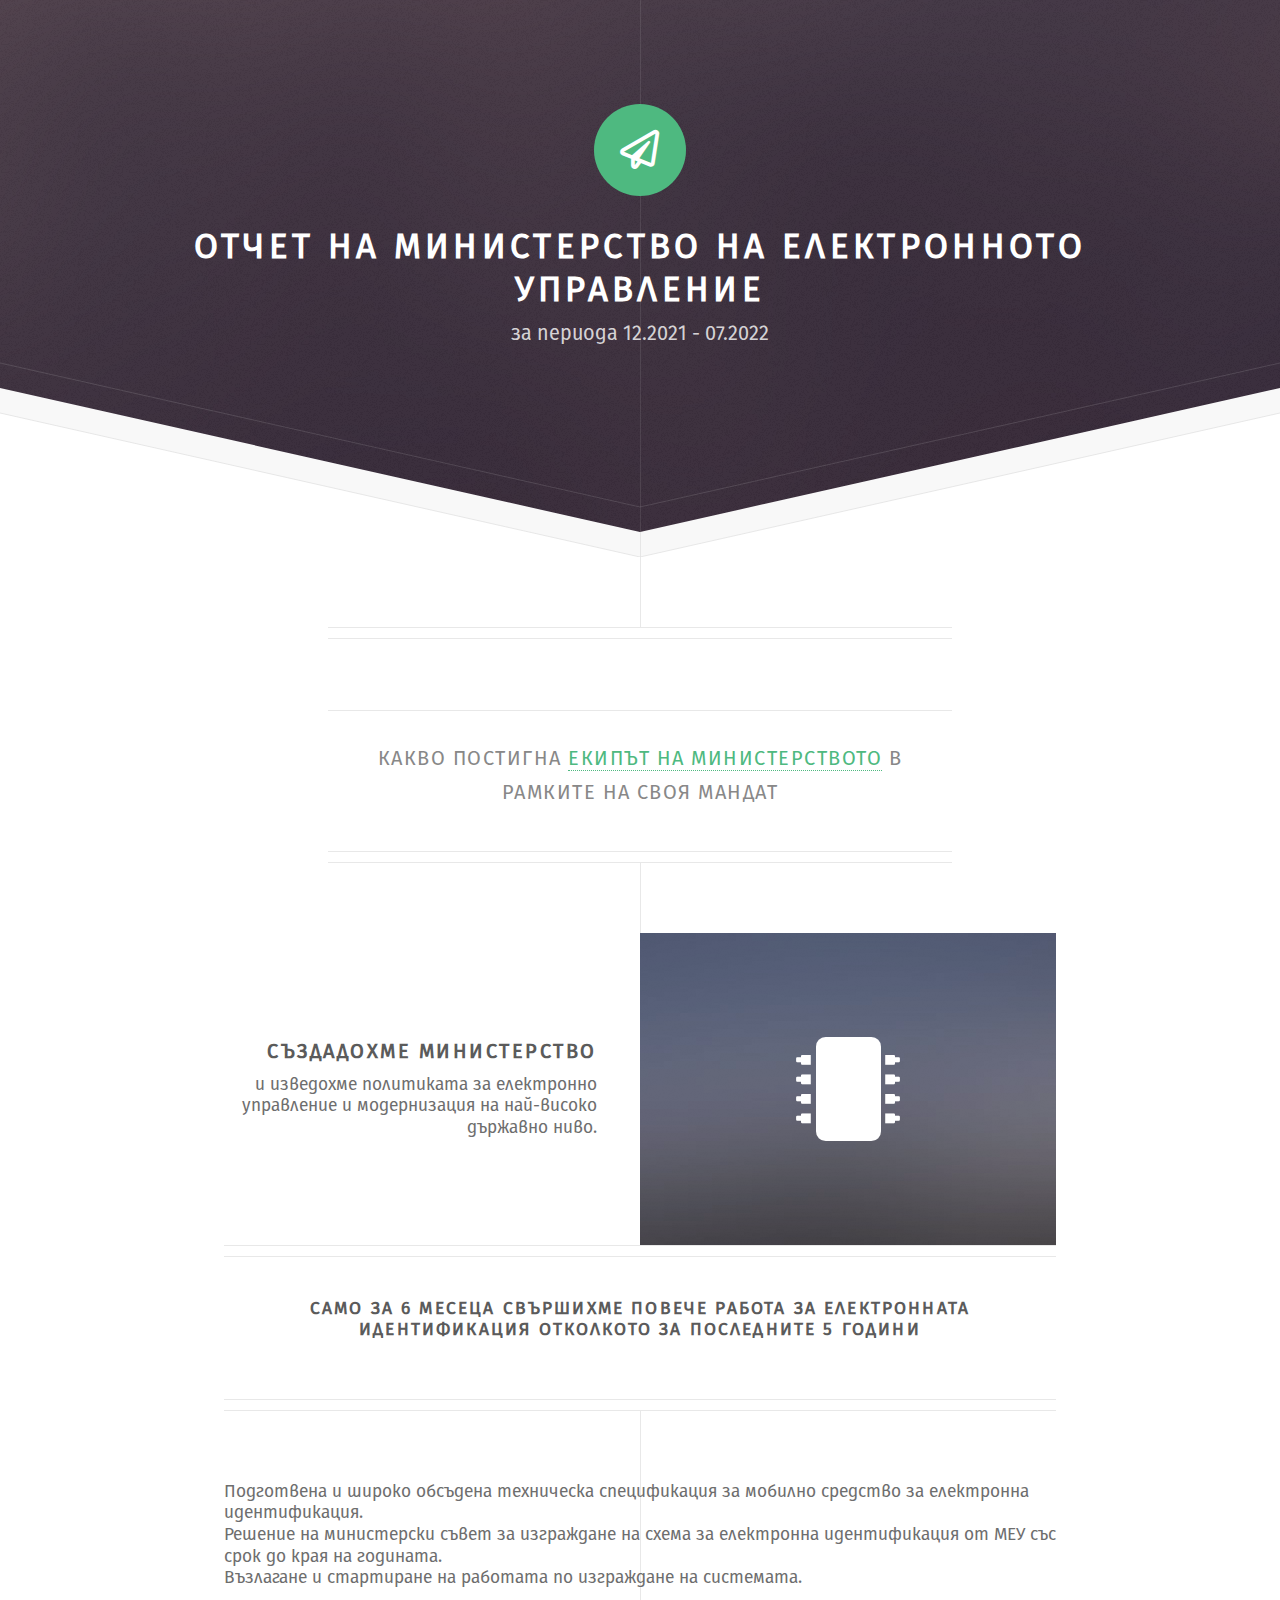
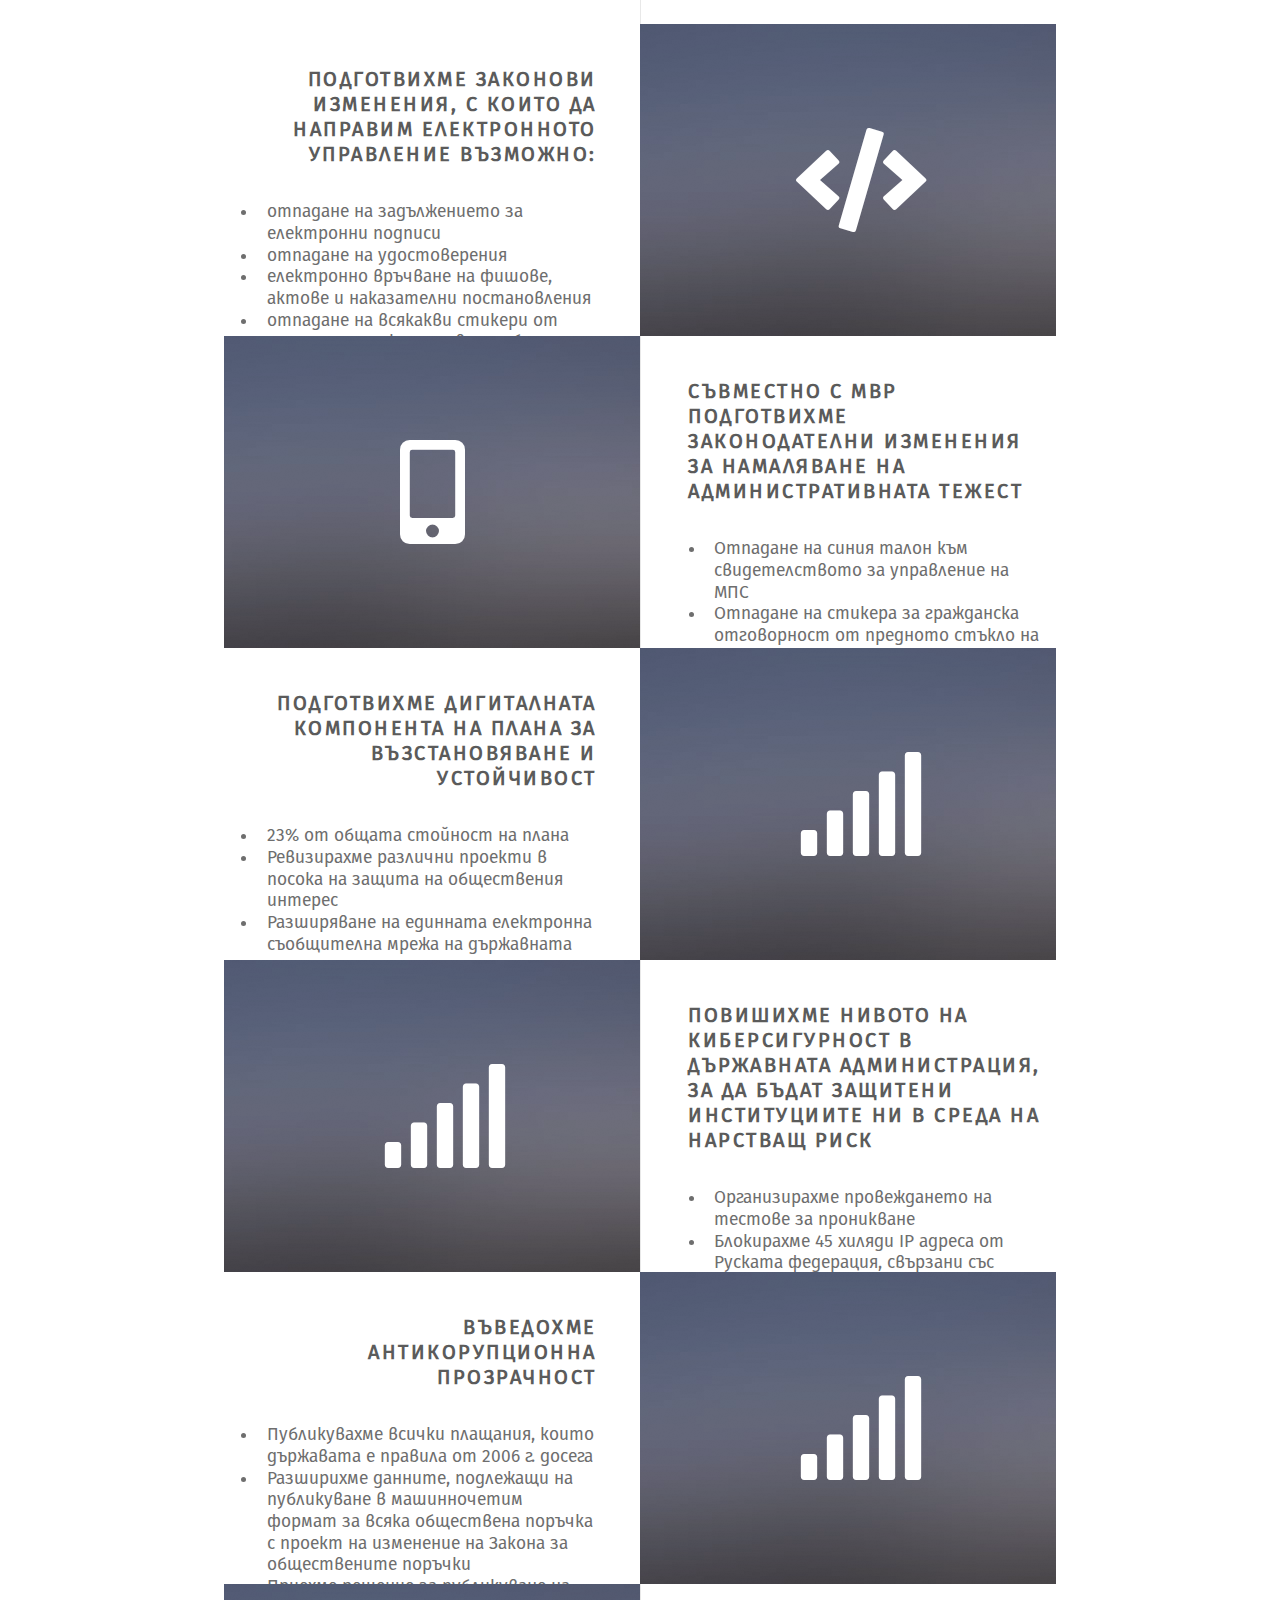
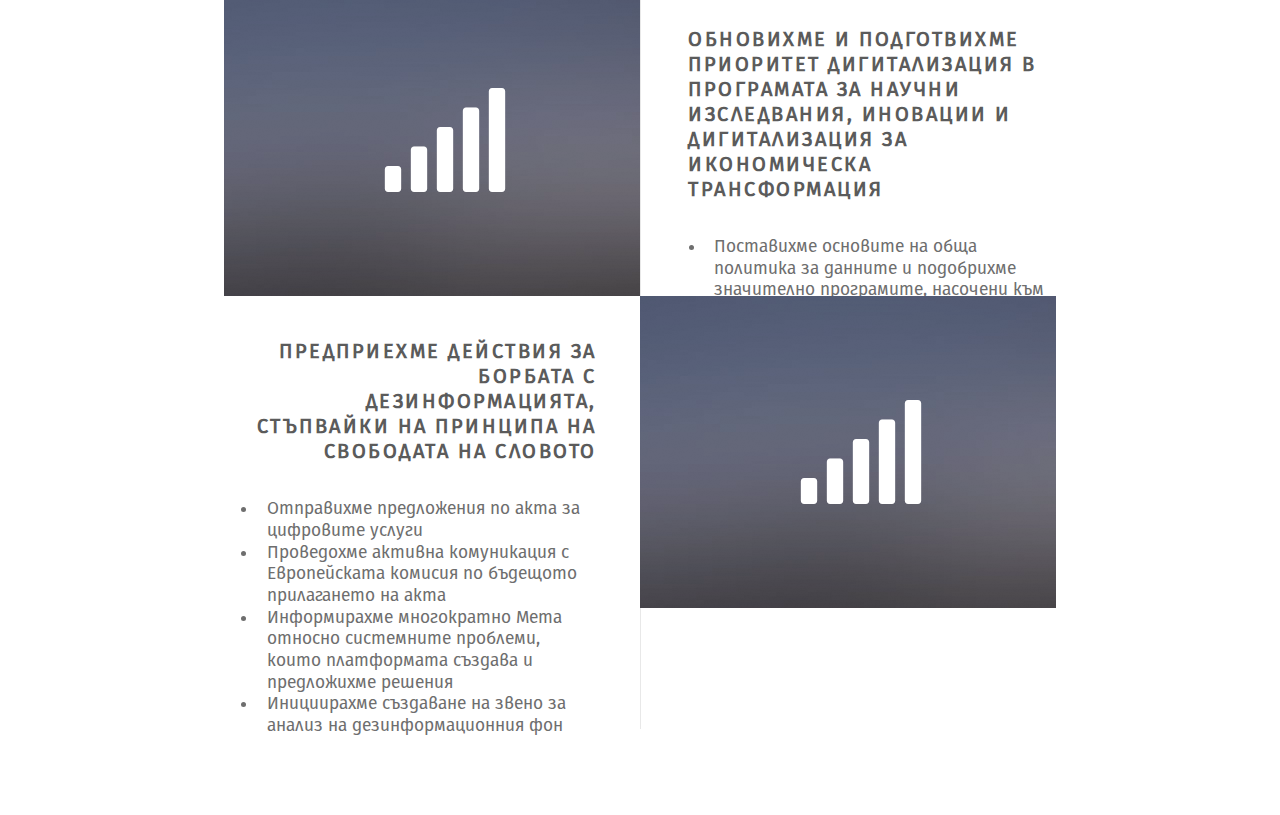
==== commit f79f3c0b: "Finalize v1" ====
--- a/v3/index.html
+++ b/v3/index.html
@@ -36,19 +36,20 @@
 	</div>
 </section>
 
-<section class="feature left">
-	<a href="#" class="image icon solid fa-signal"><img src="images/pic01.jpg" alt="" /></a>
-	<div class="content">
-	  <h3>Само за 6 месеца свършихме повече работа за електронната идентификация отколкото за последните 5 години</h3>
-		<p>
-          <ul class="default">
+<div class="container">
+		<header class="major">
+			<h4>Само за 6 месеца свършихме повече работа за електронната идентификация отколкото за последните 5 години</h4>
+		</header>
+		<p>
+			<ul class="feature-icons">
+				
             <li>Подготвена и широко обсъдена техническа спецификация за мобилно средство за електронна идентификация.</li>
             <li>Решение на министерски съвет за изграждане на схема за електронна идентификация от МЕУ със срок до края на годината.</li>
             <li>Възлагане и стартиране на работата по изграждане на системата.</li>
-          </ul>
-        </p>
-	</div>
-</section>
+          
+			</ul>
+		</p>
+</div>
 
 <section class="feature right">
 	<a href="#" class="image icon solid fa-code"><img src="images/pic01.jpg" alt="" /></a>
